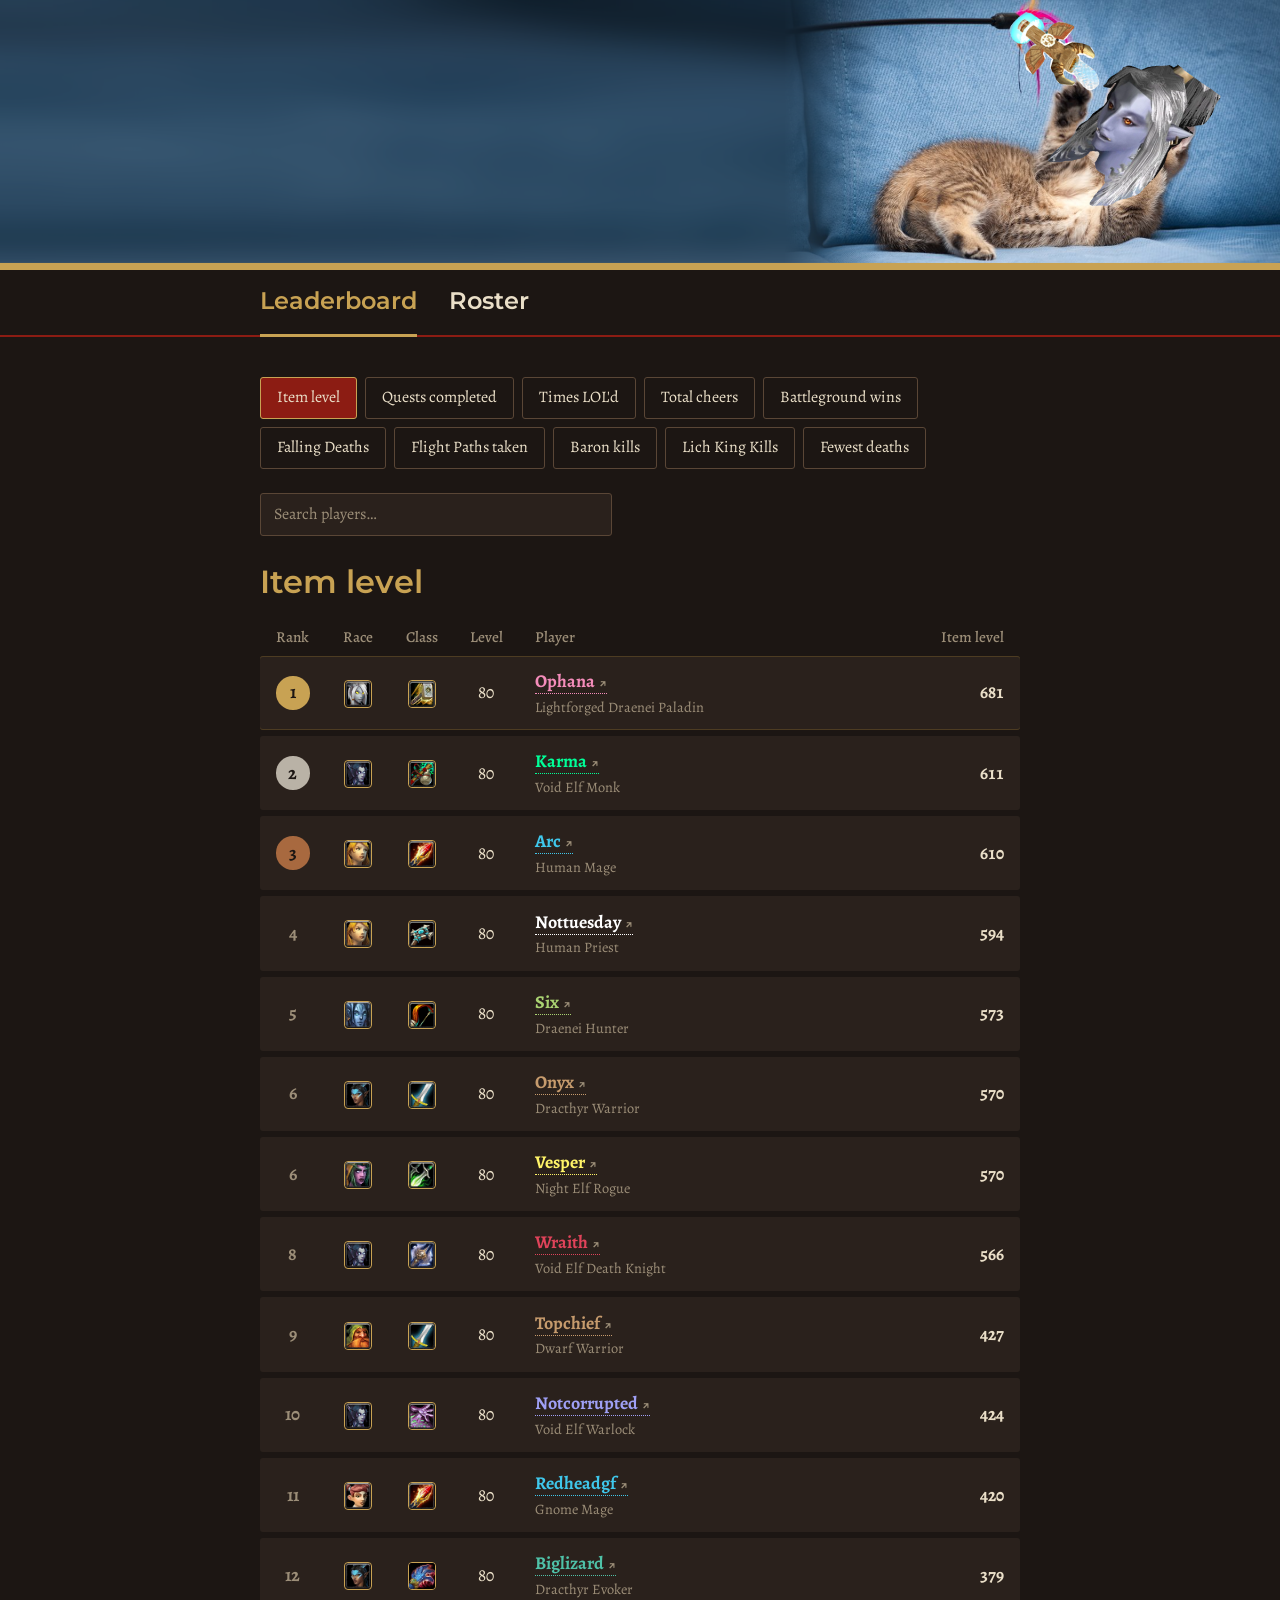
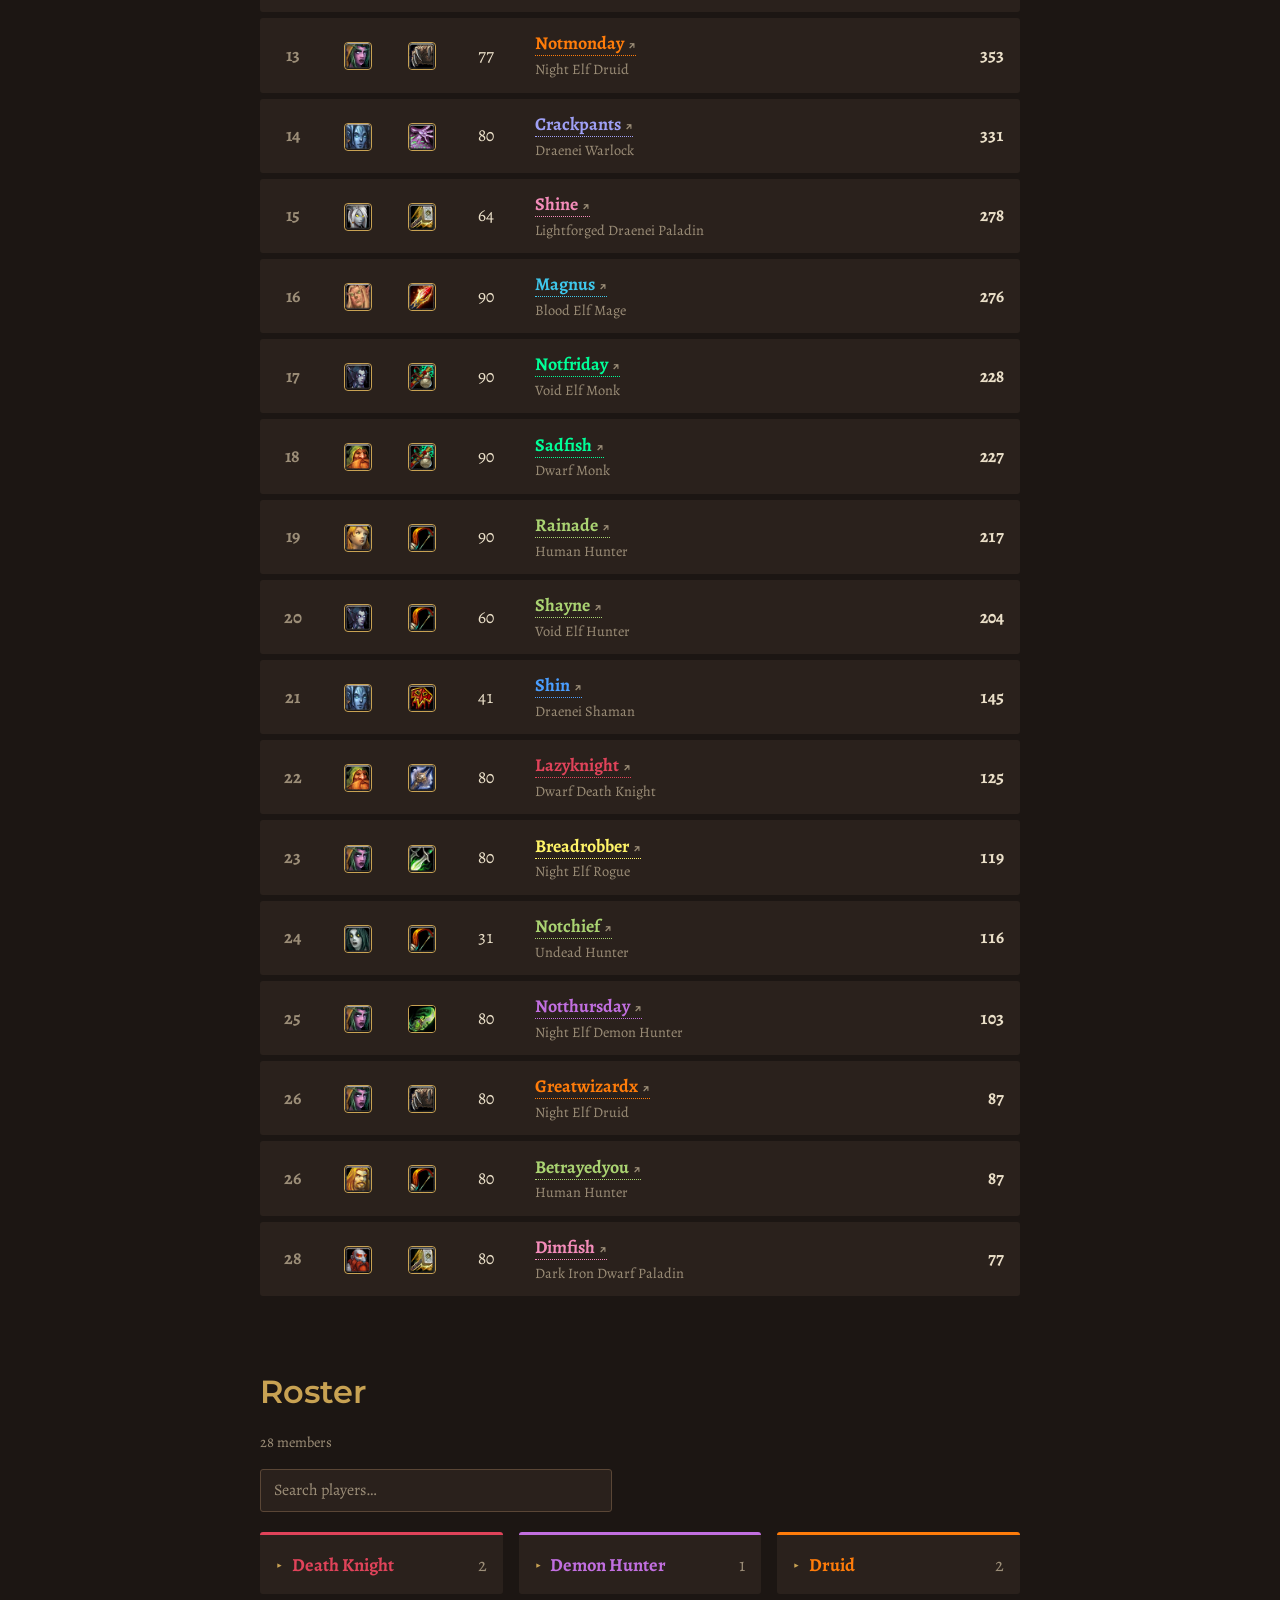
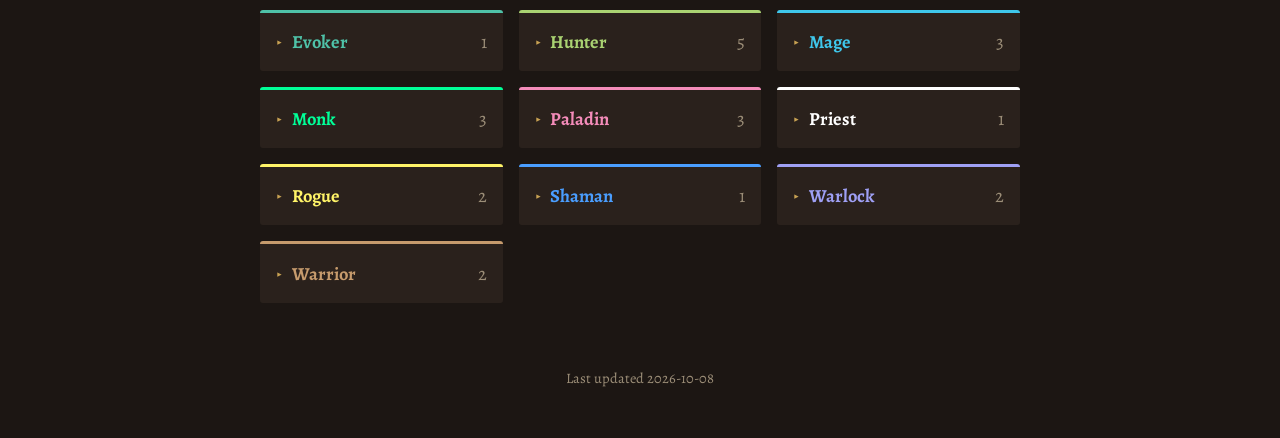
==== index.html @ 7eeb3569 "Update index.html" ====
<!DOCTYPE html>
<html lang="en">
<head>
<meta charset="UTF-8">
<meta name="viewport" content="width=device-width, initial-scale=1">
<title>Totem Huggers</title>
<meta name="robots" content="noindex">
<link rel="preconnect" href="https://fonts.googleapis.com">
<link rel="preconnect" href="https://fonts.gstatic.com" crossorigin>
<link href="https://fonts.googleapis.com/css2?family=Montserrat:ital,wght@0,100..900;1,100..900&family=Alegreya:wght@400;500;700&display=swap" rel="stylesheet">
<style>
  :root {
    --iron: #1c1613;        /* charred wood background */
    --iron-raised: #2a211c; /* table rows */
    --blood: #8c1c13;       /* Horde banner red */
    --blood-deep: #5e120c;
    --bronze: #c8a253;      /* trim and highlights */
    --bone: #eadfc8;        /* main text */
    --ash: #9c8e78;         /* secondary text */
    --display: "Montserrat", "Palatino Linotype", Georgia, serif;
    --body: "Alegreya", Georgia, "Times New Roman", serif;
  }
  * { box-sizing: border-box; }
  body {
    margin: 0;
    background: var(--iron);
    color: var(--bone);
    font-family: var(--body);
    font-size: 1.125rem;
    line-height: 1.6;
  }

  /* Banner image */
  .image-banner { width: 100%; margin: 0; }
  .image-banner h1 { margin: 0; }
  .image-banner img {
    display: block;
    width: 100%;
    height: auto;
    border-bottom: 3px solid var(--bronze);
  }

  /* Menu bar: stays at the top of the screen while scrolling */
  .menu {
    position: sticky;
    top: 0;
    z-index: 10;
    background: var(--iron);
    border-bottom: 2px solid var(--blood);
  }
  .menu ul {
    list-style: none;
    margin: 0 auto;
    padding: 0;
    width: min(92%, 760px);
    display: flex;
    gap: 2rem;
  }
  .menu a {
    display: block;
    padding: 0.8rem 0;
    font-family: var(--display);
    font-weight: 600;
    font-size: 1.5rem;
    color: var(--bone);
    text-decoration: none;
    border-bottom: 3px solid transparent;
    margin-bottom: -2px;
  }
  .menu a:hover, .menu a.current { color: var(--bronze); border-bottom-color: var(--bronze); }
  a:focus-visible { outline: 3px solid var(--bronze); outline-offset: 2px; }

  section { scroll-margin-top: 4.5rem; margin-bottom: 4rem; }
  html { scroll-behavior: smooth; }
  @media (prefers-reduced-motion: reduce) { html { scroll-behavior: auto; } }

  /* Roster, grouped by class */
  .roster { display: grid; grid-template-columns: repeat(auto-fill, minmax(220px, 1fr)); gap: 1rem; align-items: start; }
  .class-group { background: var(--iron-raised); border-top: 3px solid; border-radius: 3px; }
  .class-group h3 { margin: 0; font-size: 1.15rem; }

  /* The clickable class header with the arrow */
  .class-toggle {
    width: 100%;
    display: flex;
    align-items: center;
    gap: 0.6rem;
    padding: 0.9rem 1rem;
    background: none;
    border: none;
    font: inherit;
    font-weight: 700;
    color: inherit;
    text-align: left;
    cursor: pointer;
  }
  .class-toggle .count { margin-left: auto; color: var(--ash); font-weight: 400; }
  .class-toggle .arrow {
    color: var(--bronze);
    font-size: 0.8em;
    transition: transform 0.2s ease;
  }
  .class-toggle[aria-expanded="true"] .arrow { transform: rotate(90deg); }
  @media (prefers-reduced-motion: reduce) { .class-toggle .arrow { transition: none; } }

  .class-group ul { list-style: none; margin: 0; padding: 0 1rem 1rem; }
  .class-group li { display: flex; justify-content: space-between; gap: 0.5rem; padding: 0.2rem 0; font-size: 1rem; }
  .class-group li span { color: var(--ash); white-space: nowrap; }
  .class-group li a { font-weight: 700; text-decoration: none; border-bottom: 1px dotted currentColor; }
  .class-group li a:hover { border-bottom-style: solid; }

  main { width: min(92%, 760px); margin: 2.5rem auto 4rem; }

  .notice {
    border: 1px solid #4a3a2c;
    border-left: 4px solid var(--bronze);
    padding: 0.75rem 1rem;
    margin-bottom: 2rem;
    color: var(--ash);
    font-size: 1rem;
  }
  .notice strong { color: var(--bone); }

  /* Search boxes */
  .search {
    width: 100%;
    max-width: 22rem;
    font: inherit;
    font-size: 1rem;
    padding: 0.5rem 0.8rem;
    margin-bottom: 1.25rem;
    background: var(--iron-raised);
    color: var(--bone);
    border: 1px solid #5a4636;
    border-radius: 3px;
  }
  .search::placeholder { color: var(--ash); }
  .search:hover { border-color: var(--bronze); }
  .search:focus-visible { outline: 3px solid var(--bronze); outline-offset: 2px; }
  .no-match { color: var(--ash); font-size: 1rem; }

  /* Category switcher */
  .tabs { display: flex; flex-wrap: wrap; gap: 0.5rem; margin-bottom: 1.5rem; }
  .tabs button {
    font: inherit;
    font-size: 1rem;
    padding: 0.45rem 1rem;
    background: transparent;
    color: var(--bone);
    border: 1px solid #5a4636;
    border-radius: 3px;
    cursor: pointer;
  }
  .tabs button:hover { border-color: var(--bronze); }
  .tabs button[aria-pressed="true"] {
    background: var(--blood);
    border-color: var(--bronze);
  }
  button:focus-visible { outline: 3px solid var(--bronze); outline-offset: 2px; }

  h2 {
    font-family: var(--display);
    font-weight: 600;
    font-size: 2rem;
    margin: 0 0 0.75rem;
    color: var(--bronze);
  }

  .table-wrap { overflow-x: auto; }
  table { width: 100%; border-collapse: separate; border-spacing: 0 6px; }
  th {
    text-align: left;
    font-weight: 500;
    color: var(--ash);
    font-size: 0.95rem;
    padding: 0 1rem;
  }
  td { background: var(--iron-raised); padding: 0.7rem 1rem; }
  td:first-child { border-radius: 3px 0 0 3px; width: 4rem; }
  .class-col { width: 4rem; text-align: center; }
  .level-col { width: 3.5rem; text-align: center; font-variant-numeric: tabular-nums; }
  .class-icon {
    width: 28px;
    height: 28px;
    border-radius: 4px;
    border: 1px solid var(--bronze);
    vertical-align: middle;
  }
  td:last-child { border-radius: 0 3px 3px 0; text-align: right; font-weight: 700; font-variant-numeric: tabular-nums; }
  th:last-child { text-align: right; }

  .rank {
    display: inline-grid;
    place-items: center;
    width: 2.1rem; height: 2.1rem;
    font-weight: 700;
    color: var(--ash);
  }
  .top .rank { border-radius: 50%; color: var(--iron); }
  .r1 .rank { background: var(--bronze); }
  .r2 .rank { background: #b9b2a6; }
  .r3 .rank { background: #a8693f; }
  .r1 td { box-shadow: inset 0 1px 0 #4d3c22, inset 0 -1px 0 #4d3c22; }

  .player-cell { display: flex; align-items: center; gap: 0.65rem; }
  .avatar {
    width: 40px; height: 40px;
    border-radius: 4px;
    border: 1px solid #5a4636;
    flex-shrink: 0;
  }
  .player { font-weight: 700; }
  a.player { color: inherit; text-decoration: none; border-bottom: 1px dotted currentColor; }
  a.player:hover { border-bottom-style: solid; }
  .ext { font-size: 0.8em; color: var(--ash); margin-left: 0.3rem; }
  .meta { display: block; font-size: 0.9rem; color: var(--ash); font-weight: 400; }

  footer { text-align: center; color: var(--ash); font-size: 0.9rem; padding-bottom: 3rem; }

  @media (max-width: 520px) {
    td, th { padding-left: 0.6rem; padding-right: 0.6rem; }
    .menu ul { gap: 1.25rem; }
  }
</style>
</head>
<body>
  <header class="image-banner">
    <h1><img src="images/banner.png" alt="Totem Huggers"></h1>
  </header>

  <nav class="menu" aria-label="Main menu">
    <ul>
      <li><a href="#leaderboard">Leaderboard</a></li>
      <li><a href="#roster">Roster</a></li>
    </ul>
  </nav>

  <main>
    <div class="notice" id="notice" hidden>
      <strong>Sample data.</strong> These are made-up players so we can test the page. Real guild stats arrive after WoW: Forever launches on November 4.
    </div>

    <section id="leaderboard">
    <div class="tabs" id="tabs" role="group" aria-label="Choose a leaderboard"></div>
    <input type="search" id="board-search" class="search" placeholder="Search players…" aria-label="Search leaderboard players by name">
    <h2 id="board-title">Loading…</h2>
    <div class="table-wrap">
      <table>
        <thead><tr><th>Rank</th><th class="class-col">Race</th><th class="class-col">Class</th><th class="level-col">Level</th><th>Player</th><th id="value-heading"></th></tr></thead>
        <tbody id="rows"></tbody>
        <tfoot id="rows-no-match" hidden><tr><td colspan="6" class="no-match">No players match that name.</td></tr></tfoot>
      </table>
    </div>
    </section>

    <section id="roster">
      <h2>Roster</h2>
      <p id="roster-count" class="meta"></p>
      <input type="search" id="roster-search" class="search" placeholder="Search players…" aria-label="Search roster players by name">
      <p class="no-match" id="roster-no-match" hidden>No players match that name.</p>
      <div class="roster" id="roster-list"></div>
    </section>
  </main>

  <footer id="updated"></footer>

<script>
  const CLASS_COLORS = {
    Warrior: "#c69b6d", Paladin: "#f48cba", Hunter: "#aad372", Rogue: "#fff468",
    Priest: "#ffffff", Shaman: "#4a9eff", Mage: "#3fc7eb", Warlock: "#9fa0f5", Druid: "#ff7c0a",
    "Death Knight": "#e0435a", "Demon Hunter": "#c26fe0", Monk: "#00ff98", Evoker: "#4fc2a8"
  };

  // Class icons in images/class_icons. Classes not listed here show no icon.
  // File names must match exactly, capital letters included.
  const ICON_FOLDER = "images/class_icons/";
  const CLASS_ICONS = {
    Warrior: "warrior.png", Paladin: "paladin.png", Hunter: "hunter.png",
    Rogue: "rogue.png", Priest: "priest.png", Shaman: "shaman.png",
    Mage: "mage.png", Warlock: "warlock.png", Druid: "druid.png",
    Monk: "monk.png", "Death Knight": "deathknight.png",
    "Demon Hunter": "demonhunter.png", Evoker: "evoker.png"
  };

  // Race icons in images/race_icons, named like "orc-male.png" or "nightelf-female.png":
  // race in lowercase with spaces, apostrophes and hyphens removed, then -male or -female.
  const RACE_FOLDER = "images/race_icons/";
  // Races whose file name isn't just the race name with spaces removed
  const RACE_FILE_NAMES = {
    "Mag'har Orc": "maghar",
    "Lightforged Draenei": "lightforged",
    "Dark Iron Dwarf": "darkiron",
    "Highmountain Tauren": "highmountain",
    "Zandalari Troll": "zandalaritroll",
    "Kul Tiran": "kultiranhuman",
    "Earthen": "earthen",
  };
  function raceIcon(p) {
    if (!p.race || !p.gender) return "";
    const base = RACE_FILE_NAMES[p.race] || p.race.toLowerCase().replace(/['\s-]/g, "");
    const file = `${base}-${p.gender.toLowerCase()}.png`;
    // If an icon file is missing, hide it instead of showing a broken image
    return `<img class="class-icon" src="${RACE_FOLDER}${file}" alt="${p.race}" onerror="this.remove()">`;
  }

  // Each character's page on Blizzard's Armory site
  const ARMORY_REGION = "us";       // "eu" for EU realms
  const ARMORY_LOCALE = "en-us";    // "en-gb" for EU

  function armoryLink(p, span, className = "player") {
    if (!p.realm) { span.textContent = p.name; return span; }
    const a = document.createElement("a");
    a.className = className;
    a.href = `https://worldofwarcraft.blizzard.com/${ARMORY_LOCALE}/character/${ARMORY_REGION}/${p.realm}/${encodeURIComponent(p.name.toLowerCase())}`;
    a.target = "_blank";
    a.rel = "noopener";
    a.textContent = p.name;
    const icon = document.createElement("span");
    icon.className = "ext";
    icon.setAttribute("aria-hidden", "true");
    icon.textContent = "↗";
    a.appendChild(icon);
    span.replaceWith(a);
    return a;
  }

  // Blizzard's rendered character portrait, if there is one
  function avatarImg(p) {
    if (!p.avatar) return "";
    return `<img class="avatar" src="${p.avatar}" alt="" loading="lazy" onerror="this.remove()">`;
  }

  let data;
  let currentCategory = null;

  function showBoard(category) {
    currentCategory = category;
    document.querySelectorAll("#tabs button").forEach(b => {
      b.setAttribute("aria-pressed", b.dataset.key === category.key ? "true" : "false");
    });
    document.getElementById("board-title").textContent = category.label;
    document.getElementById("value-heading").textContent = category.column || category.label;

    // Leave out anyone Blizzard had no number for in this category
    const sorted = data.players.filter(p => typeof p.stats[category.key] === "number").sort((a, b) =>
      category.order === "asc"
        ? a.stats[category.key] - b.stats[category.key]
        : b.stats[category.key] - a.stats[category.key]
    );

    const rows = document.getElementById("rows");
    rows.innerHTML = "";
    const search = document.getElementById("board-search").value.trim().toLowerCase();
    let shown = 0;
    let rank = 0, lastValue = null;
    sorted.forEach((p, i) => {
      const value = p.stats[category.key];
      if (value !== lastValue) { rank = i + 1; lastValue = value; } // tied players share a rank
      // Ranks are worked out before filtering, so a searched player keeps their real rank
      if (search && !p.name.toLowerCase().includes(search)) return;
      shown++;
      const tr = document.createElement("tr");
      if (rank <= 3) tr.className = "top r" + rank;
      tr.innerHTML = `
        <td><span class="rank">${rank}</span></td>
        <td class="class-col">${raceIcon(p)}</td>
        <td class="class-col">${CLASS_ICONS[p.class] ? `<img class="class-icon" src="${ICON_FOLDER}${CLASS_ICONS[p.class]}" alt="${p.class}">` : ""}</td>
        <td class="level-col">${p.stats.level ?? ""}</td>
        <td><div class="player-cell">${avatarImg(p)}<span><span class="player"></span><span class="meta"></span></span></div></td>
        <td>${value.toLocaleString()}</td>`;
      const name = armoryLink(p, tr.querySelector(".player"));
      name.style.color = CLASS_COLORS[p.class] || "inherit";
      tr.querySelector(".meta").textContent = `${p.race} ${p.class}`;
      rows.appendChild(tr);
    });
    document.getElementById("rows-no-match").hidden = shown > 0;
  }

  function showRoster() {
    const search = document.getElementById("roster-search").value.trim().toLowerCase();
    const matches = search
      ? data.players.filter(p => p.name.toLowerCase().includes(search))
      : data.players;
    const byClass = {};
    matches.forEach(p => (byClass[p.class] ||= []).push(p));
    document.getElementById("roster-count").textContent = search
      ? `${matches.length} of ${data.players.length} members`
      : `${data.players.length} members`;
    document.getElementById("roster-no-match").hidden = matches.length > 0;
    const list = document.getElementById("roster-list");
    list.innerHTML = "";
    Object.keys(byClass).sort().forEach(cls => {
      const members = byClass[cls].sort((a, b) => b.stats.level - a.stats.level);
      const box = document.createElement("div");
      box.className = "class-group";
      box.style.borderTopColor = CLASS_COLORS[cls] || "var(--bronze)";
      const listId = "roster-" + cls.replace(/\s+/g, "-").toLowerCase();
      const startOpen = search.length > 0;
      box.innerHTML = `
        <h3><button class="class-toggle" aria-expanded="${startOpen}" aria-controls="${listId}">
          <span class="arrow" aria-hidden="true">▶</span>
          <span class="name"></span>
          <span class="count"></span>
        </button></h3>
        <ul id="${listId}" ${startOpen ? "" : "hidden"}></ul>`;
      const toggle = box.querySelector(".class-toggle");
      toggle.style.color = CLASS_COLORS[cls] || "inherit";
      toggle.querySelector(".name").textContent = cls;
      toggle.querySelector(".count").textContent = members.length;
      // Click the header to open or close the list of names
      toggle.addEventListener("click", () => {
        const open = toggle.getAttribute("aria-expanded") === "true";
        toggle.setAttribute("aria-expanded", String(!open));
        box.querySelector("ul").hidden = open;
      });
      members.forEach(p => {
        const li = document.createElement("li");
        const nameSpan = document.createElement("span");
        li.appendChild(nameSpan);
        armoryLink(p, nameSpan, "roster-name").style.color = CLASS_COLORS[p.class] || "inherit";
        const lvl = document.createElement("span");
        lvl.textContent = `Lv ${p.stats.level}`;
        li.appendChild(lvl);
        box.querySelector("ul").appendChild(li);
      });
      list.appendChild(box);
    });
  }

  // Underline the menu item for whichever section is on screen
  const menuLinks = document.querySelectorAll(".menu a");
  const observer = new IntersectionObserver(entries => {
    entries.forEach(e => {
      if (e.isIntersecting) {
        menuLinks.forEach(a => a.classList.toggle("current", a.hash === "#" + e.target.id));
      }
    });
  }, { rootMargin: "-40% 0px -55% 0px" });
  document.querySelectorAll("main section").forEach(s => observer.observe(s));

  fetch("players.json?v=" + Date.now(), { cache: "no-store" })
    .then(r => { if (!r.ok) throw new Error(r.status); return r.json(); })
    .then(json => {
      data = json;
      document.getElementById("notice").hidden = !data.sampleData;
      document.getElementById("updated").textContent = `Last updated ${data.updated}`;
      const tabs = document.getElementById("tabs");
      data.categories.forEach(cat => {
        const btn = document.createElement("button");
        btn.textContent = cat.label;
        btn.dataset.key = cat.key;
        btn.addEventListener("click", () => showBoard(cat));
        tabs.appendChild(btn);
      });
      showBoard(data.categories[0]);
      showRoster();
      document.getElementById("board-search").addEventListener("input", () => showBoard(currentCategory));
      document.getElementById("roster-search").addEventListener("input", showRoster);
    })
    .catch(() => {
      document.getElementById("board-title").textContent = "The leaderboard couldn't load";
      document.getElementById("rows").innerHTML =
        '<tr><td colspan="6">Check that players.json is in the same folder as index.html and that its name is spelled exactly the same.</td></tr>';
    });
</script>
</body>
</html>
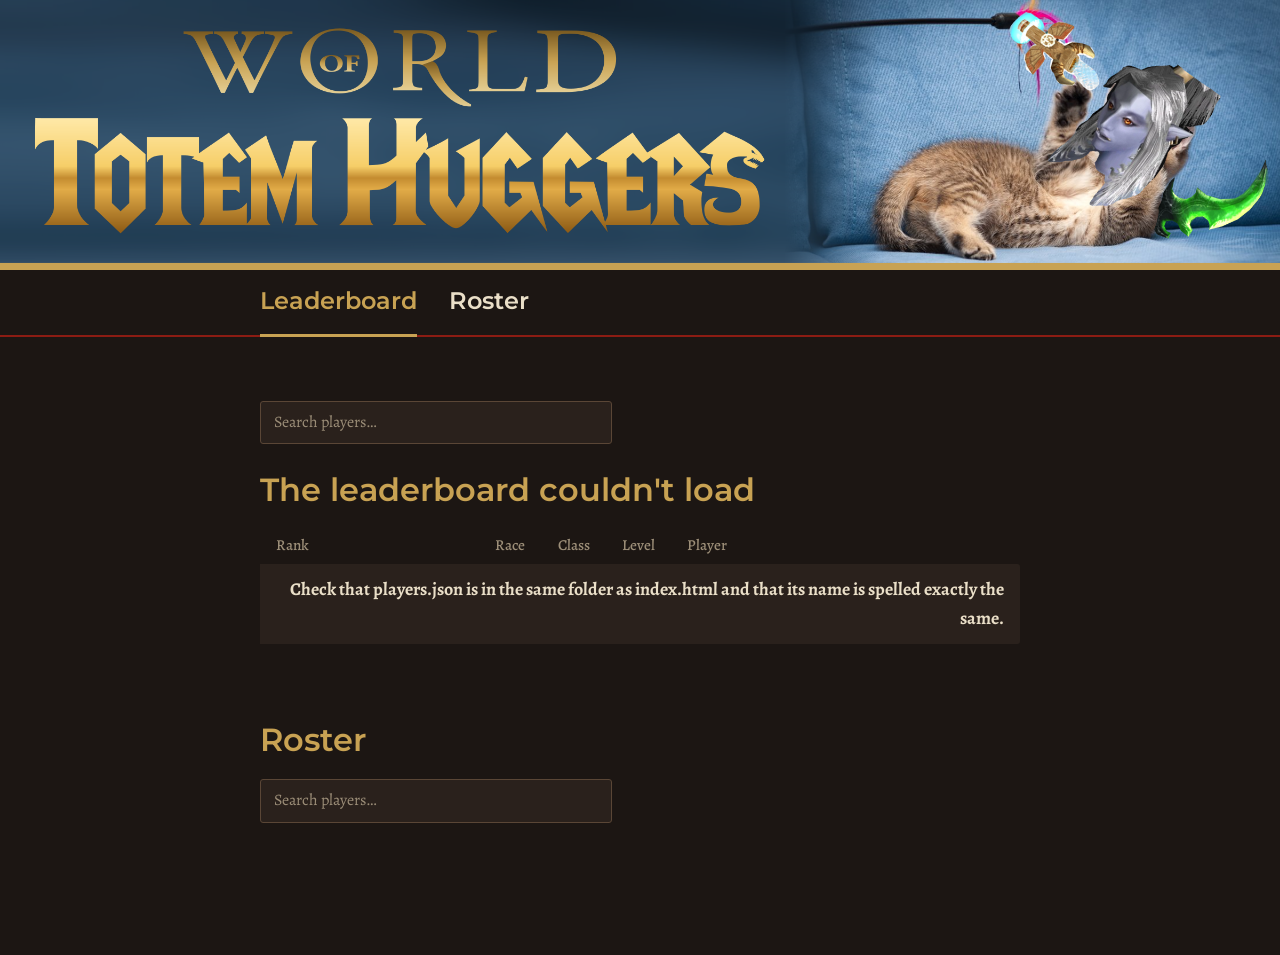
==== commit fa008292: "Update index.html" ====
--- a/index.html
+++ b/index.html
@@ -236,9 +236,6 @@
   </nav>
 
   <main>
-    <div class="notice" id="notice" hidden>
-      <strong>Sample data.</strong> These are made-up players so we can test the page. Real guild stats arrive after WoW: Forever launches on November 4.
-    </div>
 
     <section id="leaderboard">
     <div class="tabs" id="tabs" role="group" aria-label="Choose a leaderboard"></div>
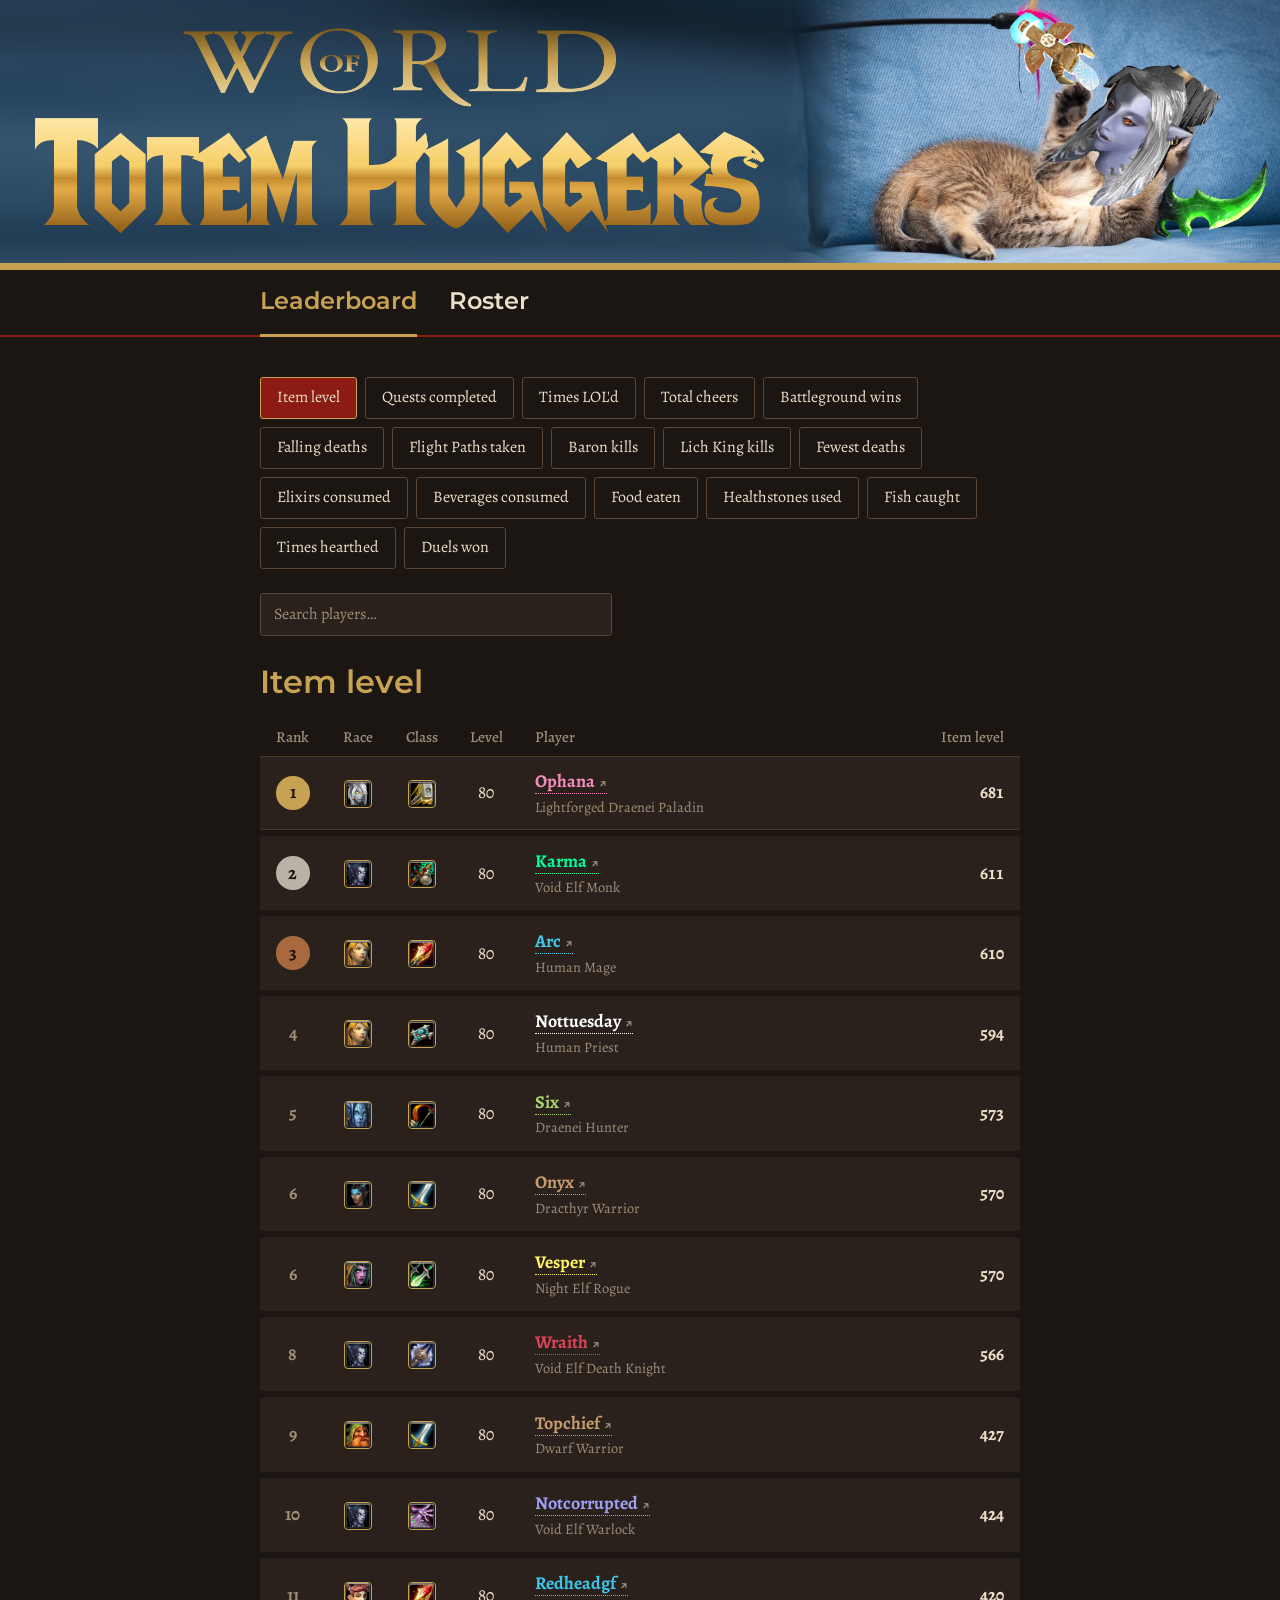
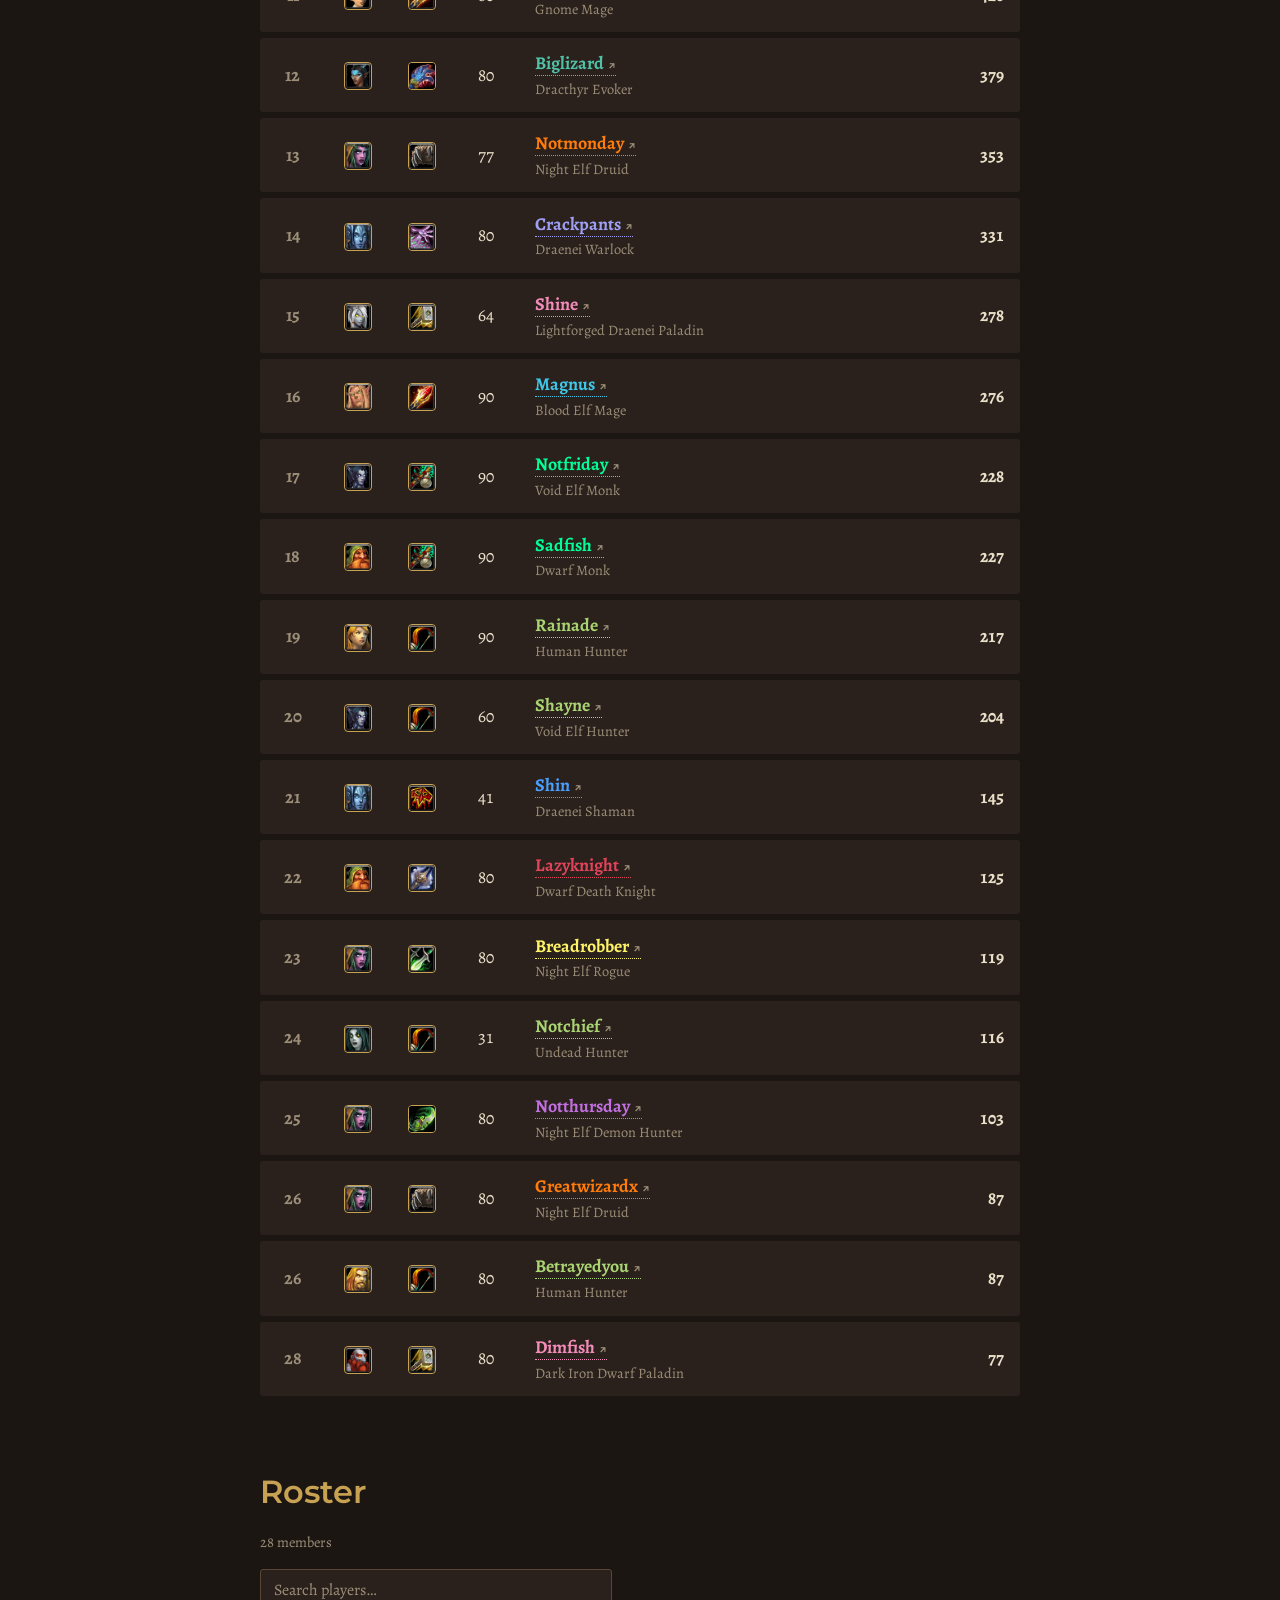
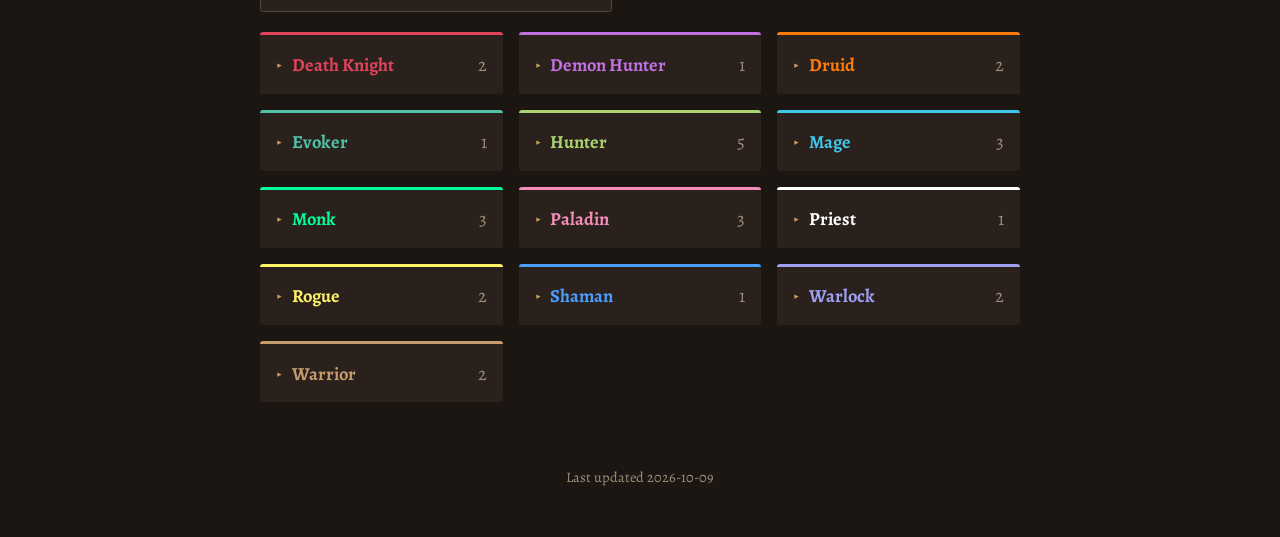
==== commit dc3a7da6: "Update index.html" ====
--- a/index.html
+++ b/index.html
@@ -236,7 +236,11 @@
   </nav>
 
   <main>
-
+    
+    <div class="notice" id="notice" hidden>
+      <strong>Sample data.</strong> These are made-up players so we can test the page. Real guild stats arrive after WoW: Forever launches on November 4.
+    </div>
+    
     <section id="leaderboard">
     <div class="tabs" id="tabs" role="group" aria-label="Choose a leaderboard"></div>
     <input type="search" id="board-search" class="search" placeholder="Search players…" aria-label="Search leaderboard players by name">
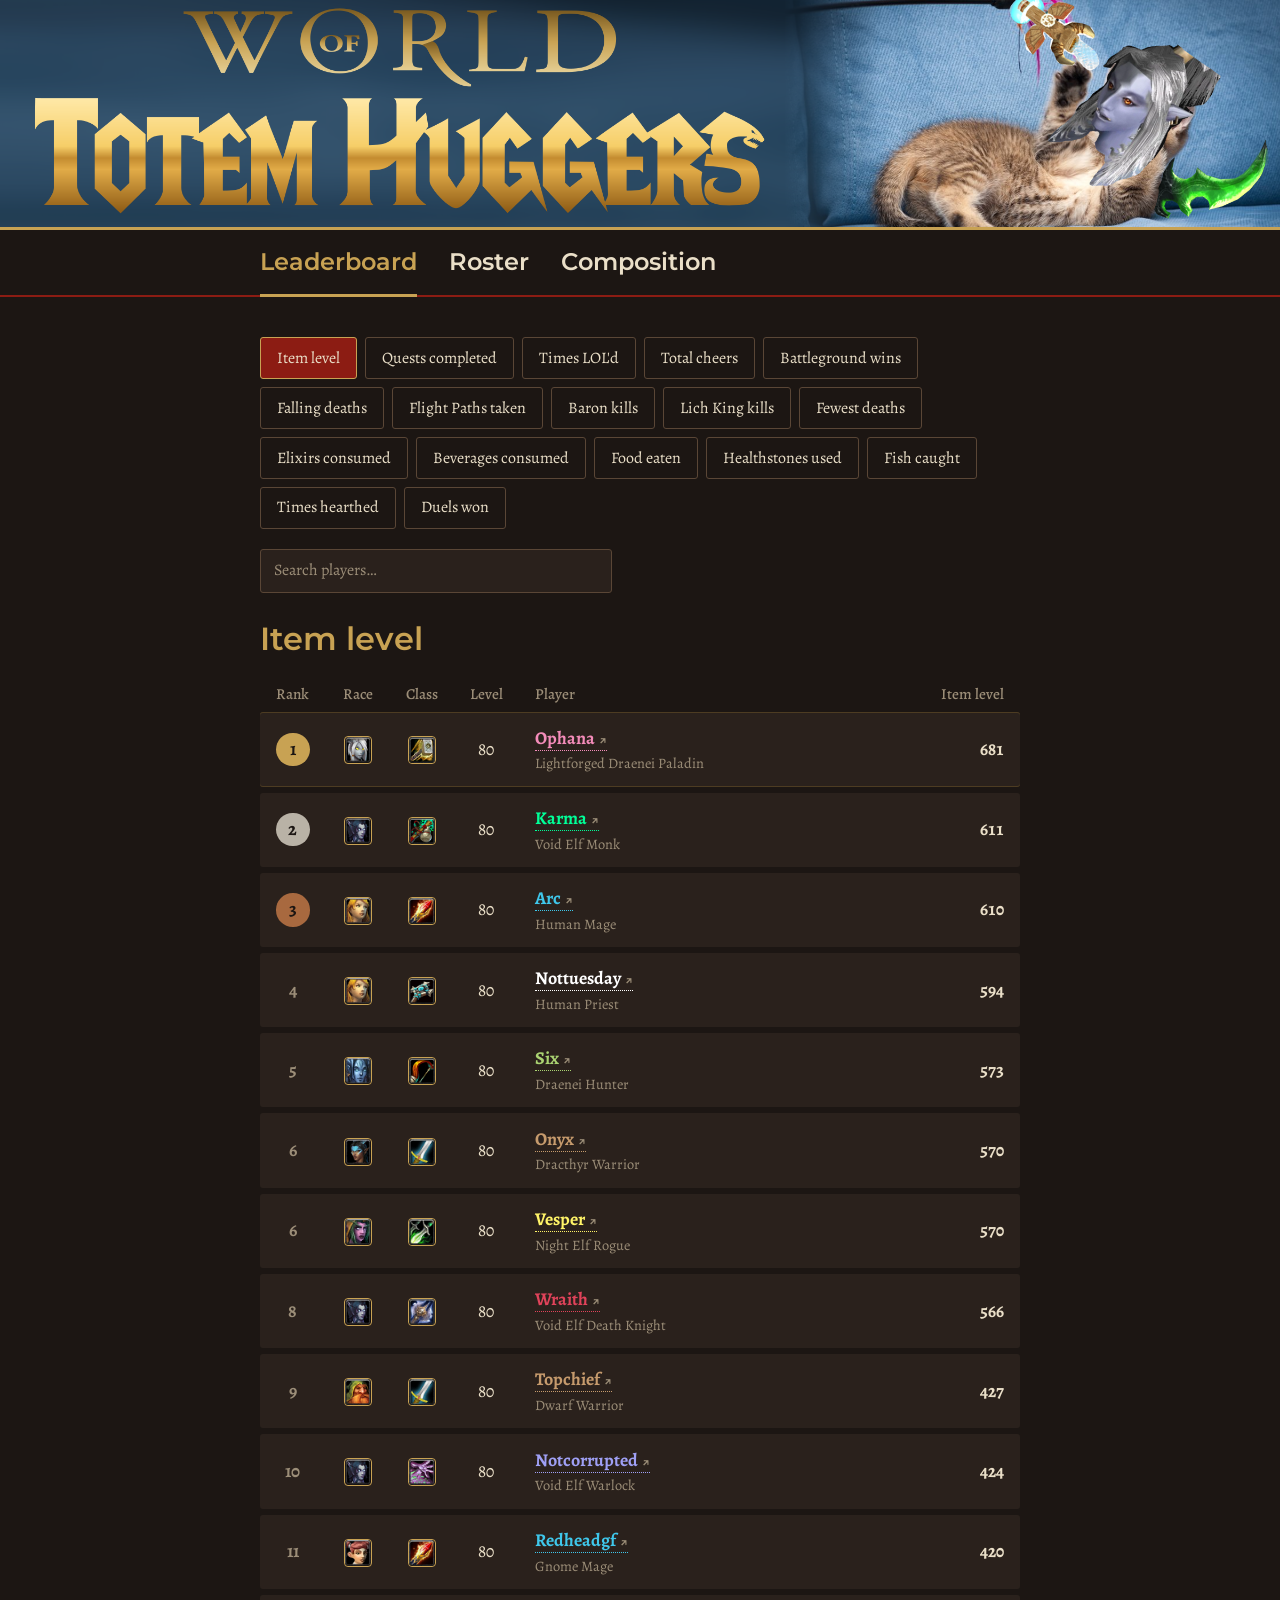
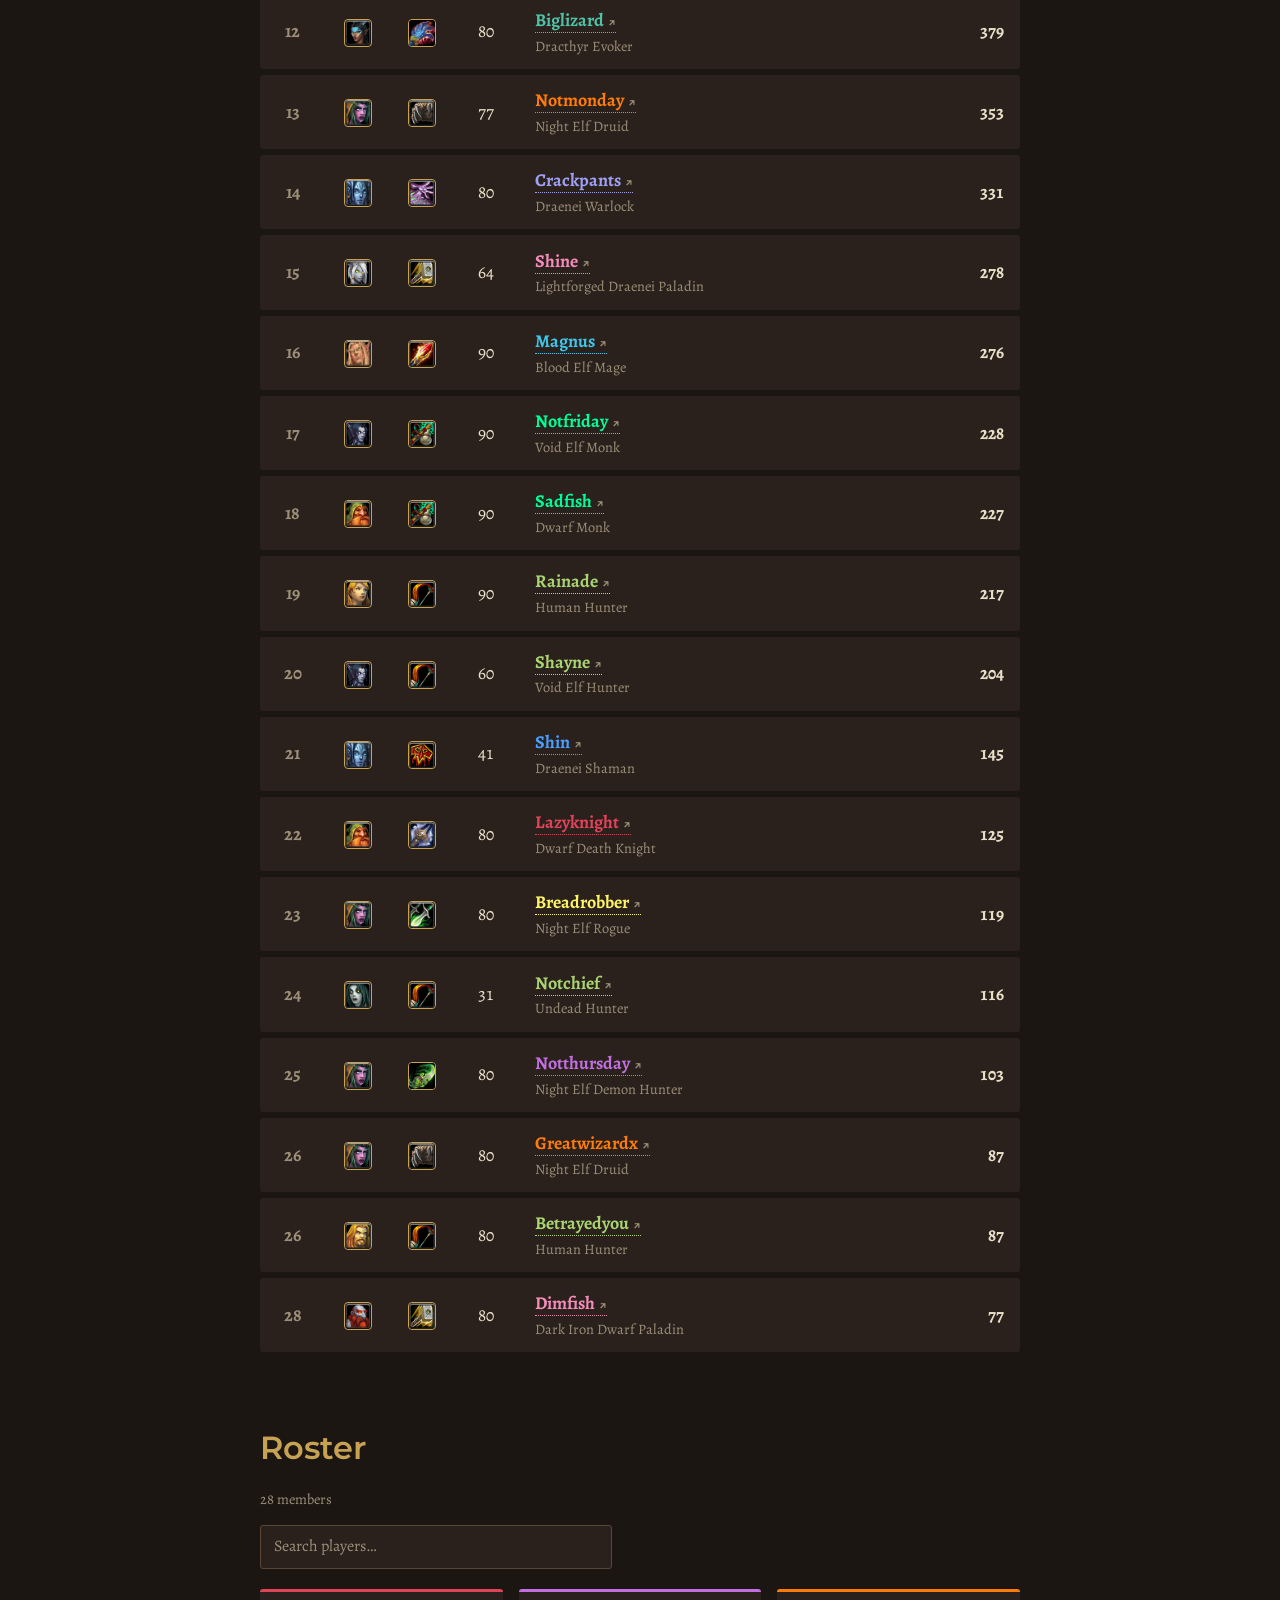
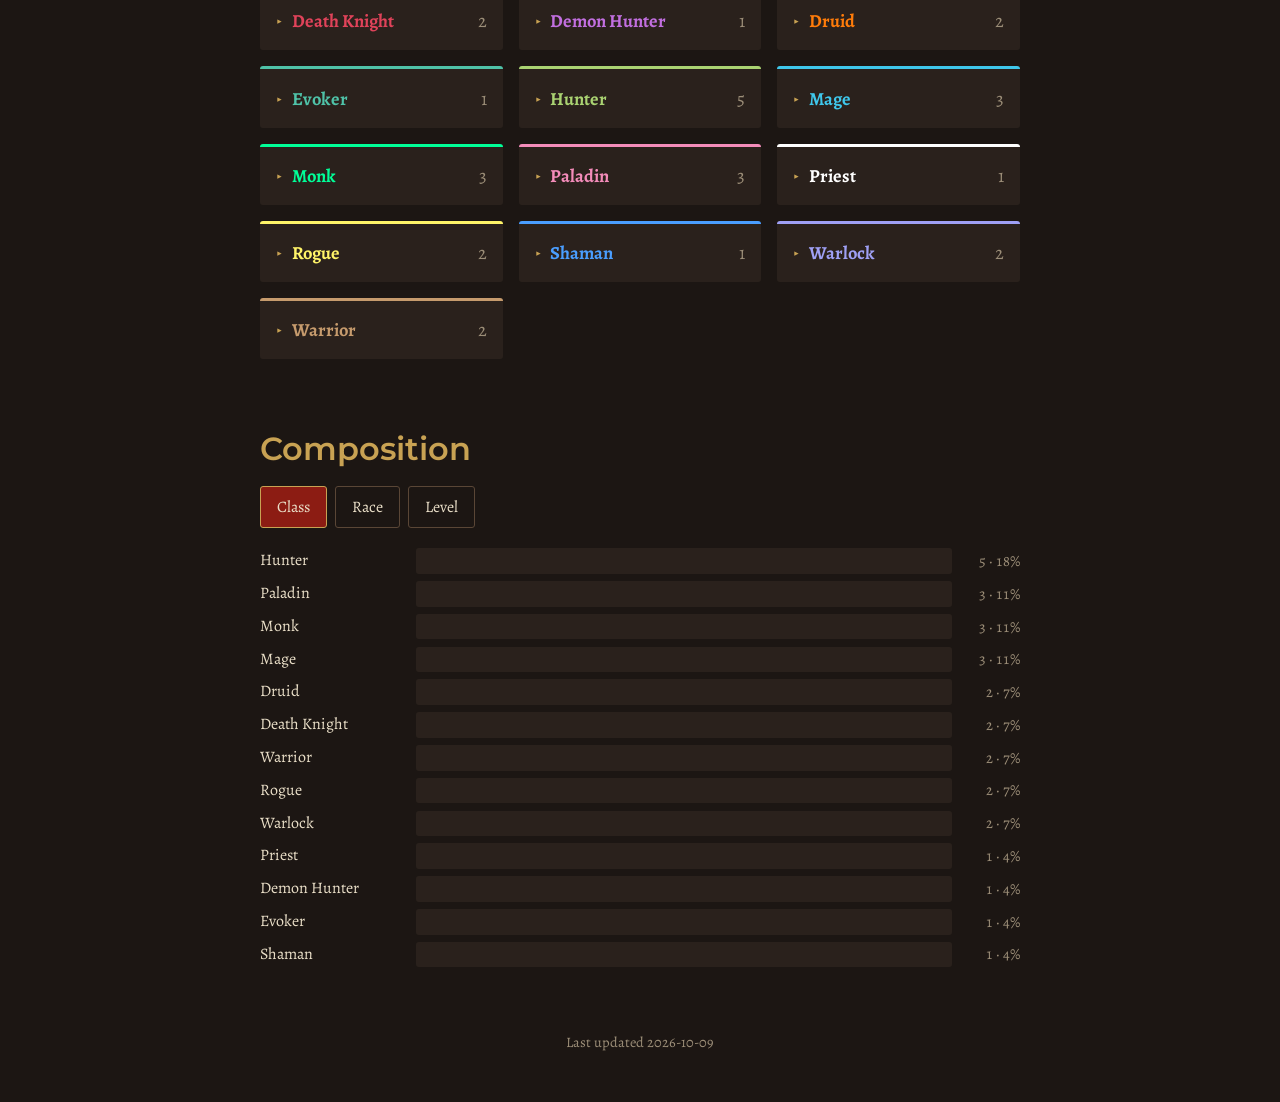
==== commit 30597bb4: "Update index.html" ====
--- a/index.html
+++ b/index.html
@@ -36,7 +36,9 @@
   .image-banner img {
     display: block;
     width: 100%;
-    height: auto;
+    height: clamp(120px, 18vw, 240px);
+    object-fit: cover;
+    object-position: center;
     border-bottom: 3px solid var(--bronze);
   }
 
@@ -140,7 +142,7 @@
   .no-match { color: var(--ash); font-size: 1rem; }
 
   /* Category switcher */
-  .tabs { display: flex; flex-wrap: wrap; gap: 0.5rem; margin-bottom: 1.5rem; }
+  .tabs { display: flex; flex-wrap: wrap; gap: 0.5rem; margin-bottom: 1.25rem; }
   .tabs button {
     font: inherit;
     font-size: 1rem;
@@ -215,6 +217,28 @@
   .ext { font-size: 0.8em; color: var(--ash); margin-left: 0.3rem; }
   .meta { display: block; font-size: 0.9rem; color: var(--ash); font-weight: 400; }
 
+  /* Composition bar charts */
+  .chart-tabs { display: flex; flex-wrap: wrap; gap: 0.5rem; margin-bottom: 1.25rem; }
+  .chart-tabs button {
+    font: inherit; font-size: 1rem;
+    padding: 0.45rem 1rem;
+    background: transparent; color: var(--bone);
+    border: 1px solid #5a4636; border-radius: 3px; cursor: pointer;
+  }
+  .chart-tabs button:hover { border-color: var(--bronze); }
+  .chart-tabs button[aria-pressed="true"] { background: var(--blood); border-color: var(--bronze); }
+
+  .bars { display: grid; gap: 0.45rem; }
+  .bar-row { display: grid; grid-template-columns: 9rem 1fr 3.5rem; align-items: center; gap: 0.75rem; }
+  .bar-label { font-size: 1rem; white-space: nowrap; overflow: hidden; text-overflow: ellipsis; }
+  .bar-track { background: var(--iron-raised); border-radius: 3px; height: 1.6rem; overflow: hidden; }
+  .bar-fill { height: 100%; border-radius: 3px 0 0 3px; min-width: 2px; }
+  .bar-value { font-size: 0.95rem; color: var(--ash); text-align: right; font-variant-numeric: tabular-nums; }
+  @media (max-width: 520px) {
+    .bar-row { grid-template-columns: 6.5rem 1fr 3rem; gap: 0.5rem; }
+    .bar-label { font-size: 0.9rem; }
+  }
+
   footer { text-align: center; color: var(--ash); font-size: 0.9rem; padding-bottom: 3rem; }
 
   @media (max-width: 520px) {
@@ -232,15 +256,15 @@
     <ul>
       <li><a href="#leaderboard">Leaderboard</a></li>
       <li><a href="#roster">Roster</a></li>
+      <li><a href="#composition">Composition</a></li>
     </ul>
   </nav>
 
   <main>
-    
     <div class="notice" id="notice" hidden>
       <strong>Sample data.</strong> These are made-up players so we can test the page. Real guild stats arrive after WoW: Forever launches on November 4.
     </div>
-    
+
     <section id="leaderboard">
     <div class="tabs" id="tabs" role="group" aria-label="Choose a leaderboard"></div>
     <input type="search" id="board-search" class="search" placeholder="Search players…" aria-label="Search leaderboard players by name">
@@ -260,6 +284,11 @@
       <input type="search" id="roster-search" class="search" placeholder="Search players…" aria-label="Search roster players by name">
       <p class="no-match" id="roster-no-match" hidden>No players match that name.</p>
       <div class="roster" id="roster-list"></div>
+    </section>
+    <section id="composition">
+      <h2>Composition</h2>
+      <div class="chart-tabs" id="chart-tabs" role="group" aria-label="Choose a breakdown"></div>
+      <div class="bars" id="bars"></div>
     </section>
   </main>
 
@@ -428,6 +457,53 @@
     });
   }
 
+  // ----- Composition bar charts -----
+  const BREAKDOWNS = [
+    { key: "class",  label: "Class",  value: p => p.class, color: v => CLASS_COLORS[v] || "var(--bronze)" },
+    { key: "race",   label: "Race",   value: p => p.race,  color: () => "var(--bronze)" },
+    { key: "level",  label: "Level",  value: p => levelBand(p.stats.level), color: () => "var(--blood)" },
+  ];
+
+  function levelBand(lv) {
+    if (typeof lv !== "number") return "Unknown";
+    if (lv >= 80) return "80+";
+    const low = Math.floor(lv / 10) * 10;
+    return `${low}-${low + 9}`;
+  }
+
+  function showChart(bd) {
+    document.querySelectorAll("#chart-tabs button").forEach(b => {
+      b.setAttribute("aria-pressed", b.dataset.key === bd.key ? "true" : "false");
+    });
+    const counts = {};
+    data.players.forEach(p => {
+      const v = bd.value(p) || "Unknown";
+      counts[v] = (counts[v] || 0) + 1;
+    });
+    // Levels read best in order; everything else by size
+    const entries = Object.entries(counts).sort((a, b) =>
+      bd.key === "level" ? a[0].localeCompare(b[0], undefined, { numeric: true }) : b[1] - a[1]
+    );
+    const most = Math.max(...entries.map(e => e[1]));
+    const total = data.players.length;
+    const bars = document.getElementById("bars");
+    bars.innerHTML = "";
+    entries.forEach(([name, count]) => {
+      const pct = Math.round((count / total) * 100);
+      const row = document.createElement("div");
+      row.className = "bar-row";
+      row.innerHTML = `
+        <span class="bar-label"></span>
+        <span class="bar-track"><span class="bar-fill"></span></span>
+        <span class="bar-value">${count} · ${pct}%</span>`;
+      row.querySelector(".bar-label").textContent = name;
+      const fill = row.querySelector(".bar-fill");
+      fill.style.width = (count / most * 100) + "%";
+      fill.style.background = bd.color(name);
+      bars.appendChild(row);
+    });
+  }
+
   // Underline the menu item for whichever section is on screen
   const menuLinks = document.querySelectorAll(".menu a");
   const observer = new IntersectionObserver(entries => {
@@ -455,6 +531,15 @@
       });
       showBoard(data.categories[0]);
       showRoster();
+      const chartTabs = document.getElementById("chart-tabs");
+      BREAKDOWNS.forEach(bd => {
+        const btn = document.createElement("button");
+        btn.textContent = bd.label;
+        btn.dataset.key = bd.key;
+        btn.addEventListener("click", () => showChart(bd));
+        chartTabs.appendChild(btn);
+      });
+      showChart(BREAKDOWNS[0]);
       document.getElementById("board-search").addEventListener("input", () => showBoard(currentCategory));
       document.getElementById("roster-search").addEventListener("input", showRoster);
     })
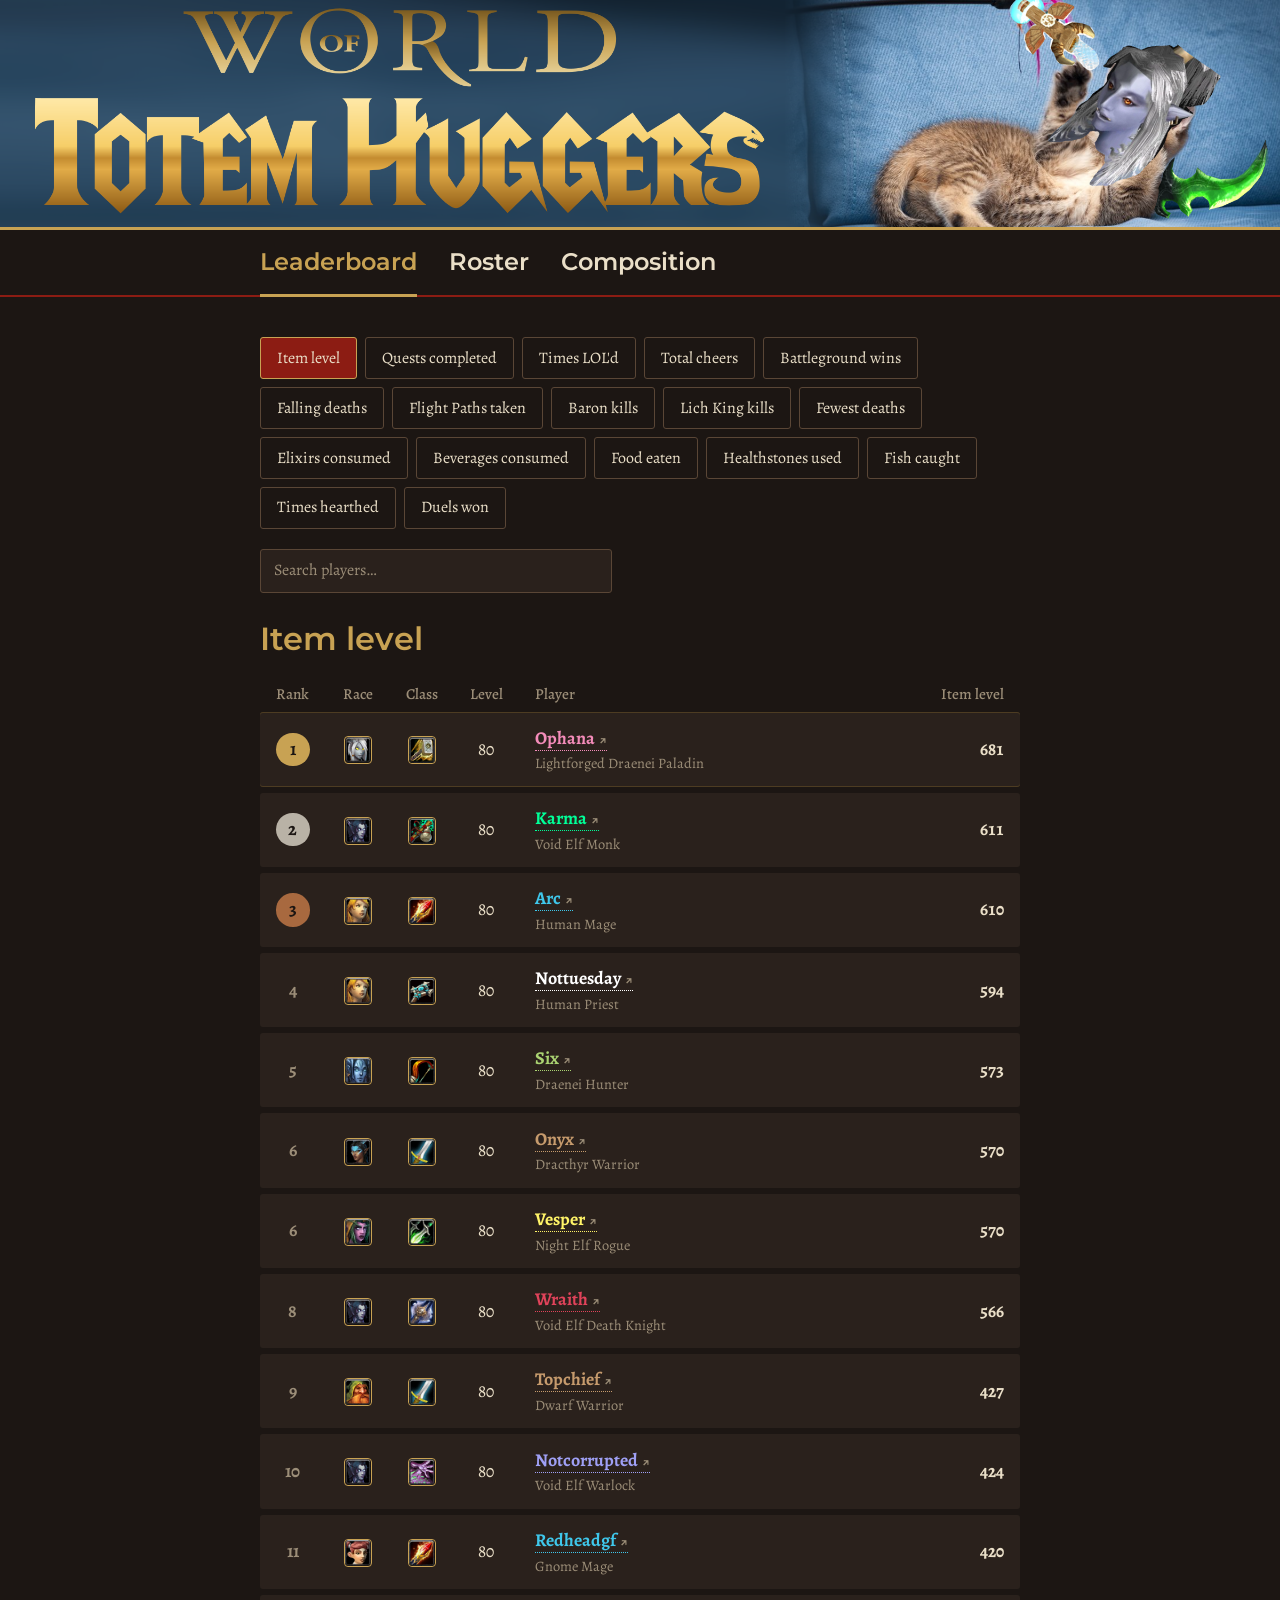
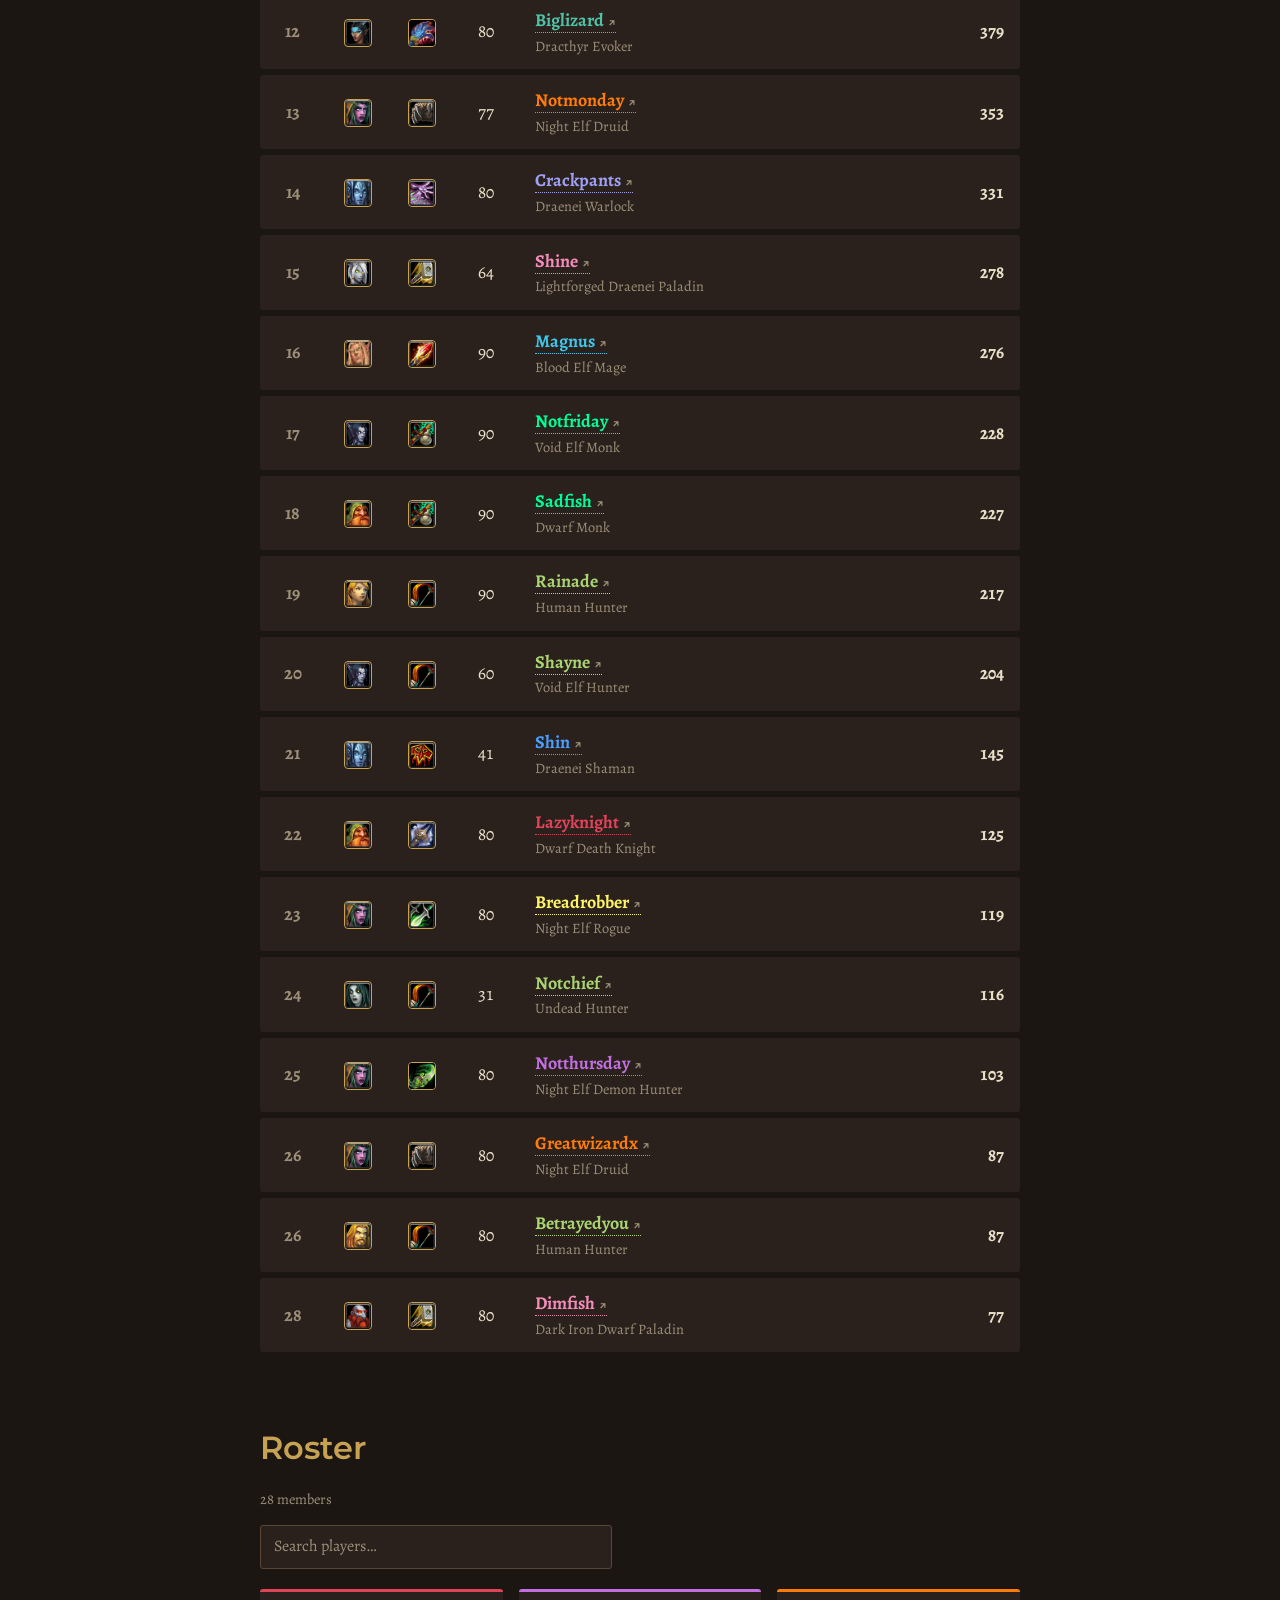
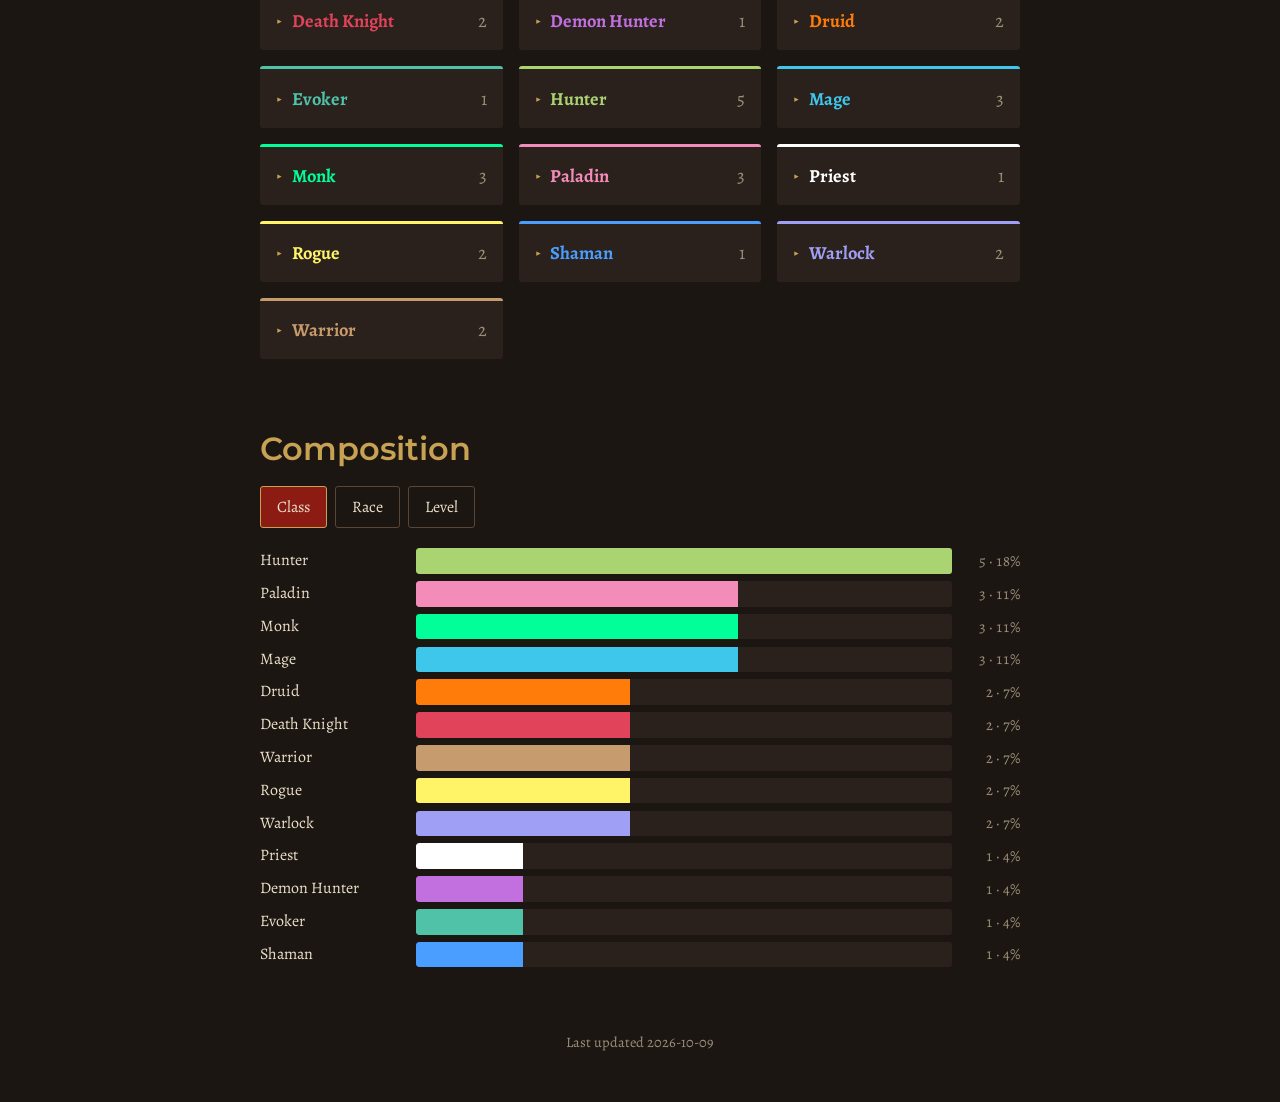
==== commit fd43c4e0: "Update index.html" ====
--- a/index.html
+++ b/index.html
@@ -232,7 +232,7 @@
   .bar-row { display: grid; grid-template-columns: 9rem 1fr 3.5rem; align-items: center; gap: 0.75rem; }
   .bar-label { font-size: 1rem; white-space: nowrap; overflow: hidden; text-overflow: ellipsis; }
   .bar-track { background: var(--iron-raised); border-radius: 3px; height: 1.6rem; overflow: hidden; }
-  .bar-fill { height: 100%; border-radius: 3px 0 0 3px; min-width: 2px; }
+  .bar-fill { display: block; height: 100%; border-radius: 3px 0 0 3px; min-width: 2px; }
   .bar-value { font-size: 0.95rem; color: var(--ash); text-align: right; font-variant-numeric: tabular-nums; }
   @media (max-width: 520px) {
     .bar-row { grid-template-columns: 6.5rem 1fr 3rem; gap: 0.5rem; }
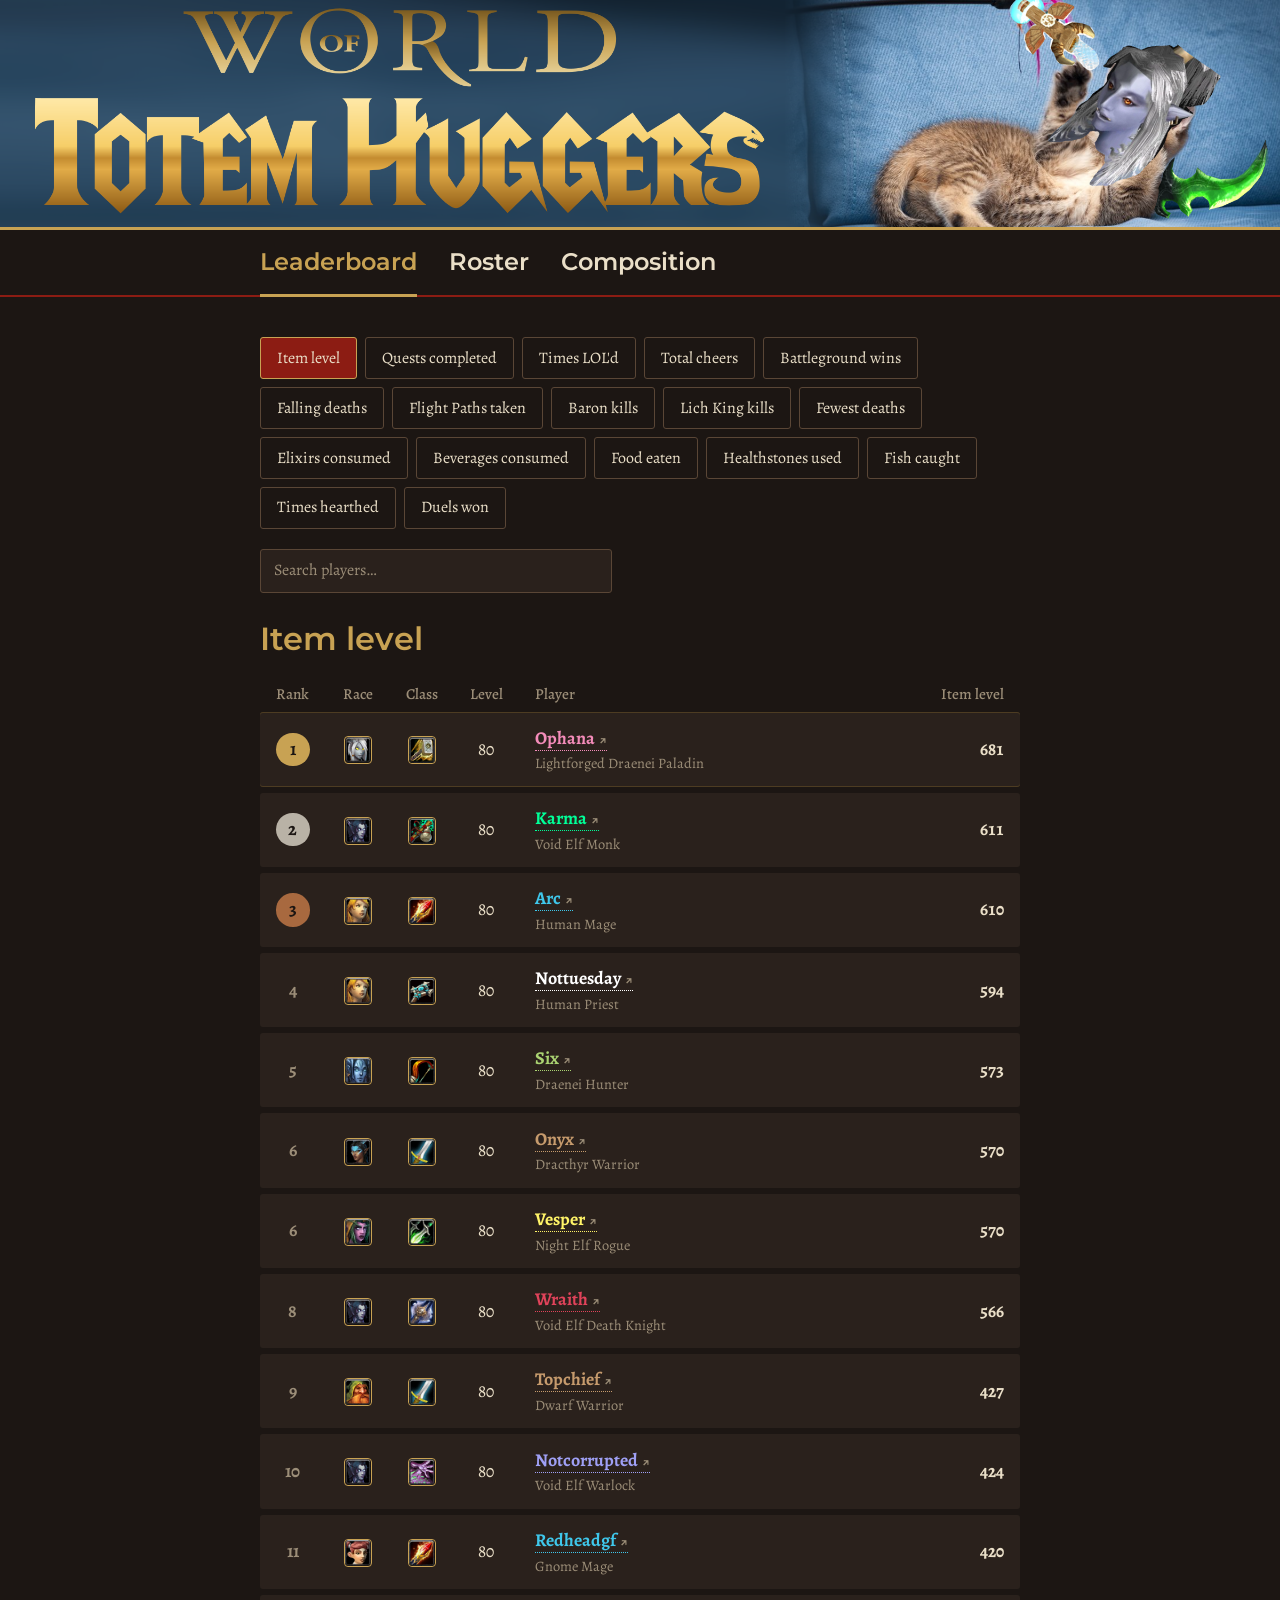
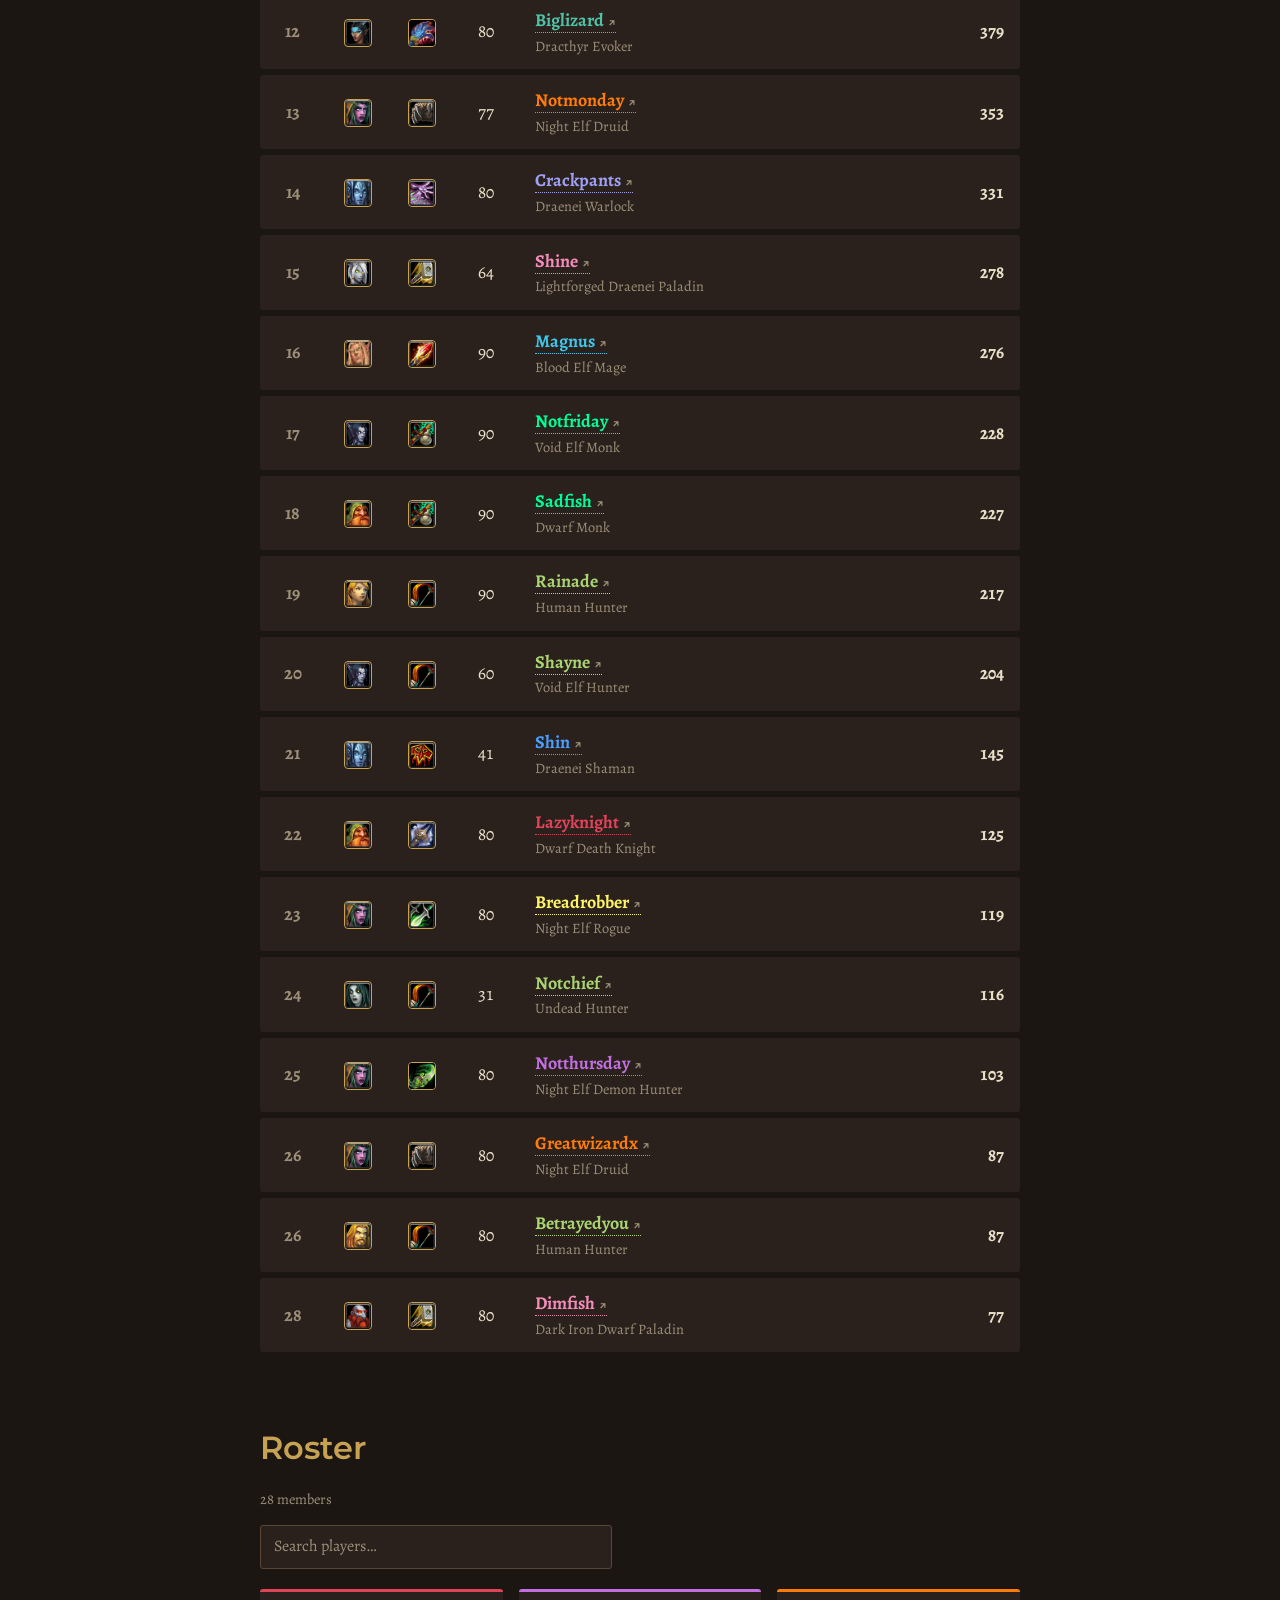
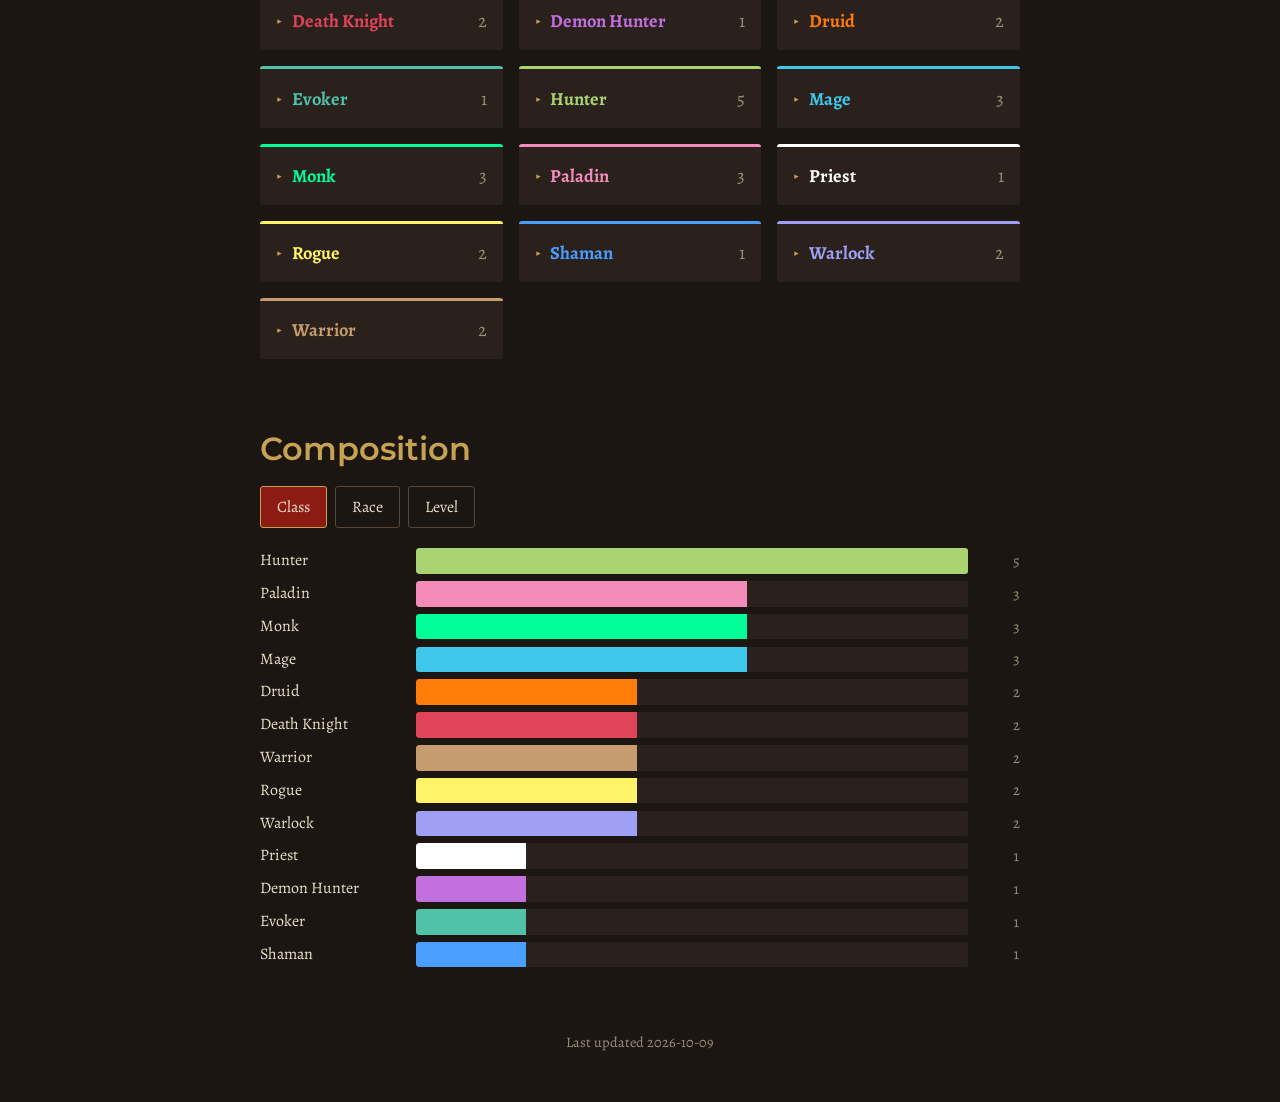
==== commit 9b4e02e5: "Update index.html" ====
--- a/index.html
+++ b/index.html
@@ -229,13 +229,13 @@
   .chart-tabs button[aria-pressed="true"] { background: var(--blood); border-color: var(--bronze); }
 
   .bars { display: grid; gap: 0.45rem; }
-  .bar-row { display: grid; grid-template-columns: 9rem 1fr 3.5rem; align-items: center; gap: 0.75rem; }
+  .bar-row { display: grid; grid-template-columns: 9rem 1fr 2.5rem; align-items: center; gap: 0.75rem; }
   .bar-label { font-size: 1rem; white-space: nowrap; overflow: hidden; text-overflow: ellipsis; }
   .bar-track { background: var(--iron-raised); border-radius: 3px; height: 1.6rem; overflow: hidden; }
   .bar-fill { display: block; height: 100%; border-radius: 3px 0 0 3px; min-width: 2px; }
   .bar-value { font-size: 0.95rem; color: var(--ash); text-align: right; font-variant-numeric: tabular-nums; }
   @media (max-width: 520px) {
-    .bar-row { grid-template-columns: 6.5rem 1fr 3rem; gap: 0.5rem; }
+    .bar-row { grid-template-columns: 6.5rem 1fr 2rem; gap: 0.5rem; }
     .bar-label { font-size: 0.9rem; }
   }
 
@@ -485,17 +485,15 @@
       bd.key === "level" ? a[0].localeCompare(b[0], undefined, { numeric: true }) : b[1] - a[1]
     );
     const most = Math.max(...entries.map(e => e[1]));
-    const total = data.players.length;
     const bars = document.getElementById("bars");
     bars.innerHTML = "";
     entries.forEach(([name, count]) => {
-      const pct = Math.round((count / total) * 100);
       const row = document.createElement("div");
       row.className = "bar-row";
       row.innerHTML = `
         <span class="bar-label"></span>
         <span class="bar-track"><span class="bar-fill"></span></span>
-        <span class="bar-value">${count} · ${pct}%</span>`;
+        <span class="bar-value">${count}</span>`;
       row.querySelector(".bar-label").textContent = name;
       const fill = row.querySelector(".bar-fill");
       fill.style.width = (count / most * 100) + "%";
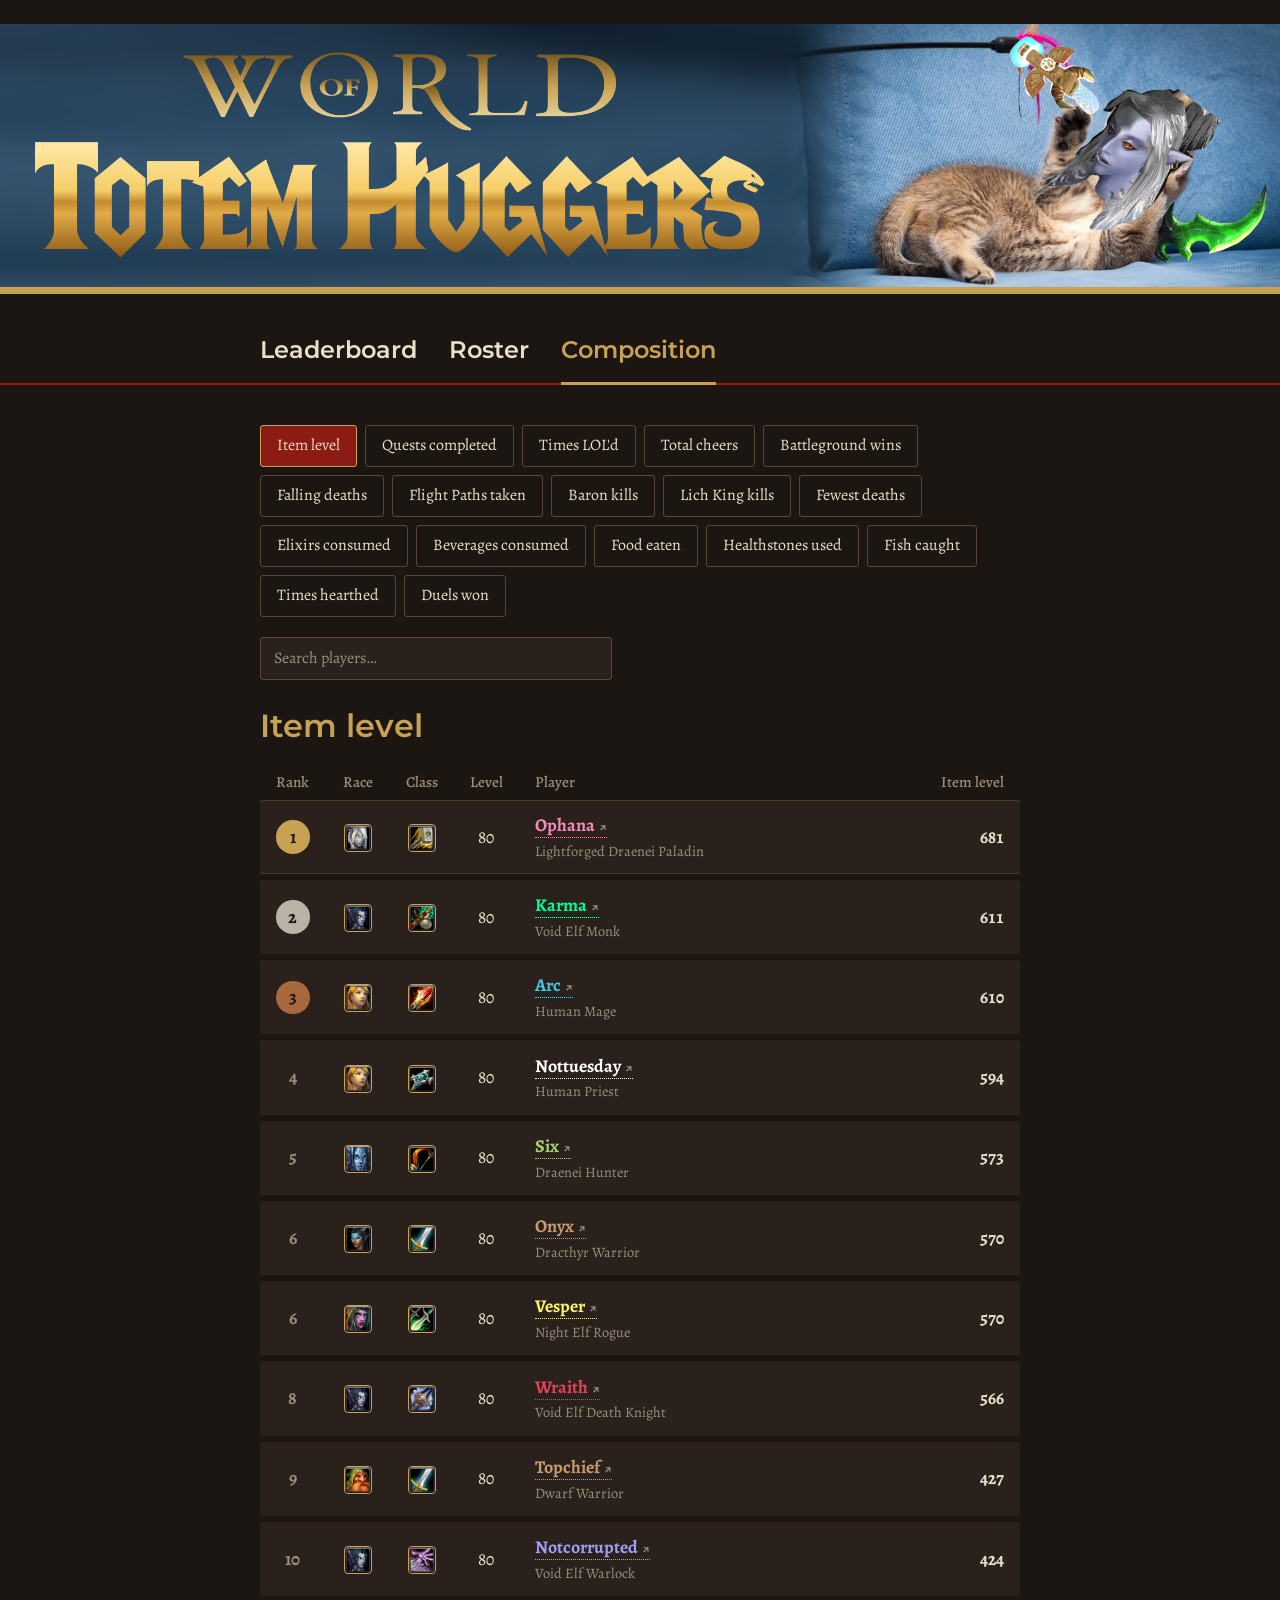
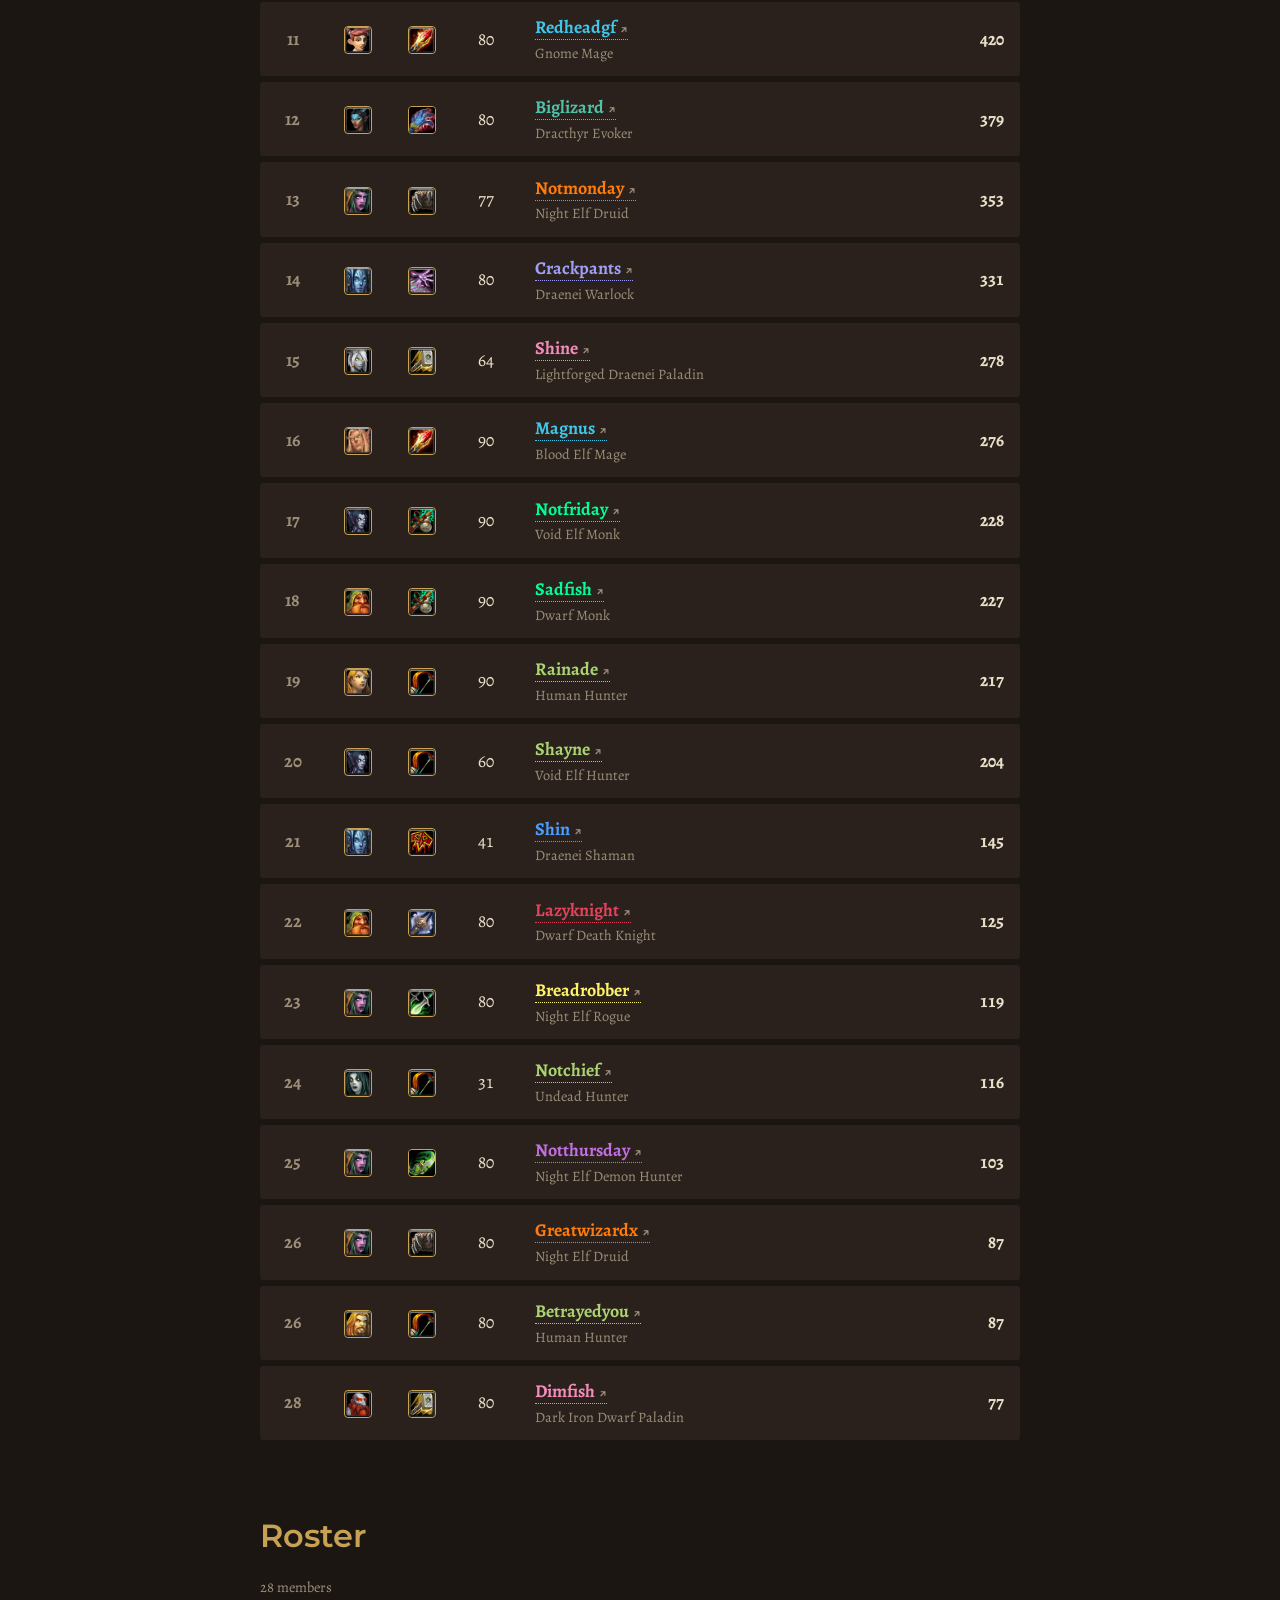
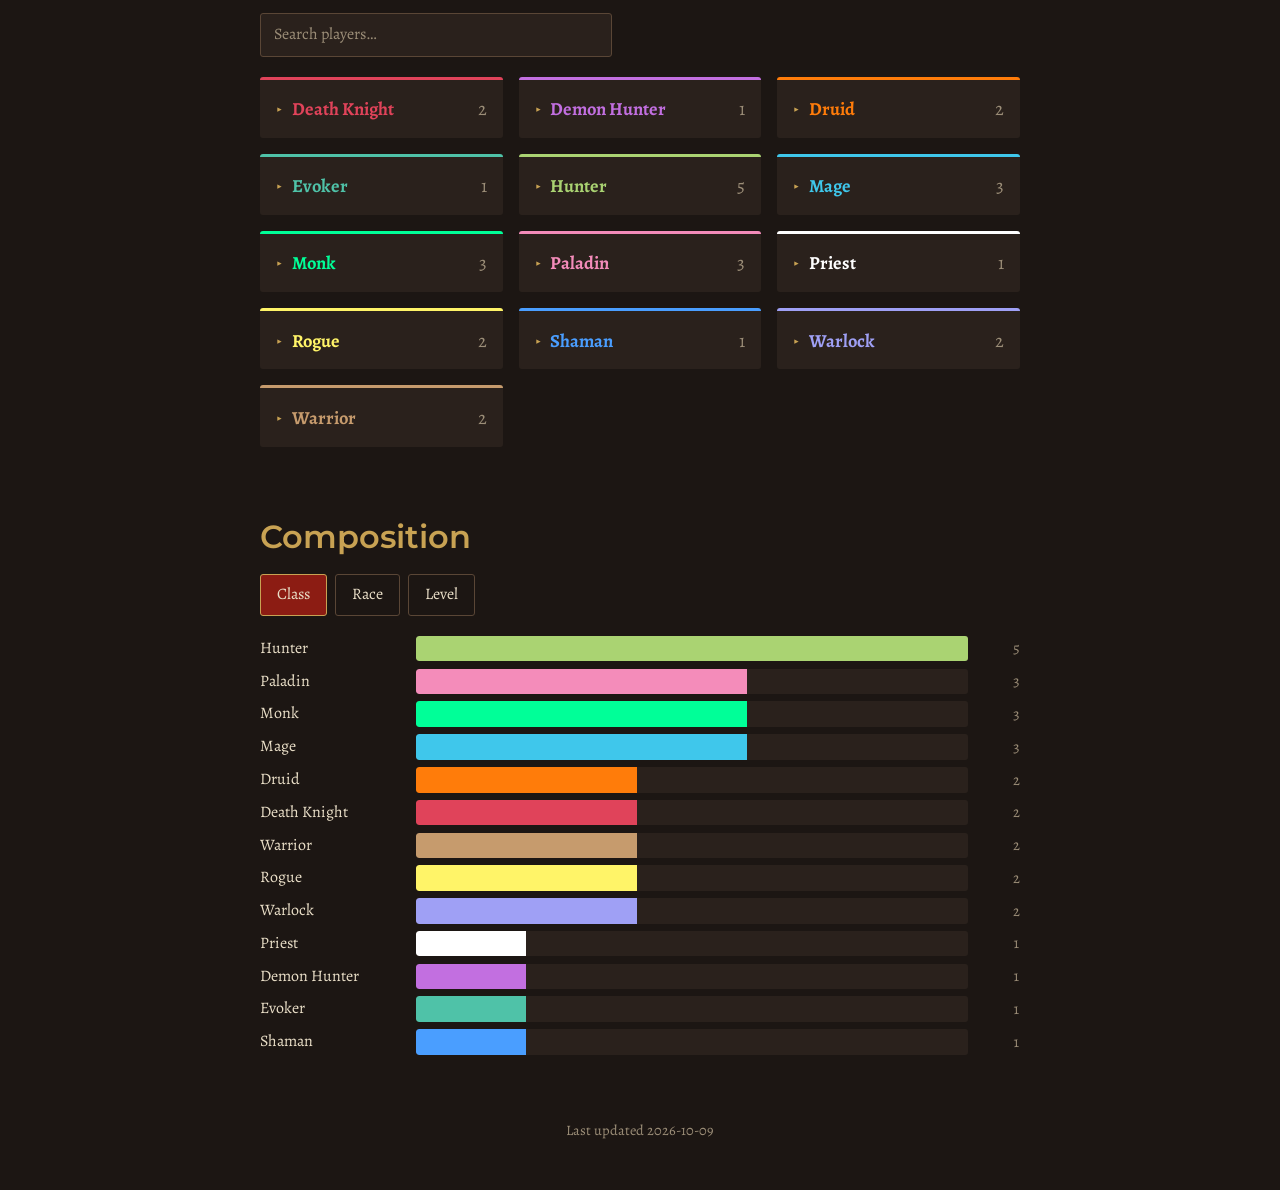
==== commit 0f4fd21a: "Update index.html" ====
--- a/index.html
+++ b/index.html
@@ -31,14 +31,10 @@
   }
 
   /* Banner image */
-  .image-banner { width: 100%; margin: 0; }
-  .image-banner h1 { margin: 0; }
   .image-banner img {
     display: block;
     width: 100%;
-    height: clamp(120px, 18vw, 240px);
-    object-fit: cover;
-    object-position: center;
+    height: auto;
     border-bottom: 3px solid var(--bronze);
   }
 
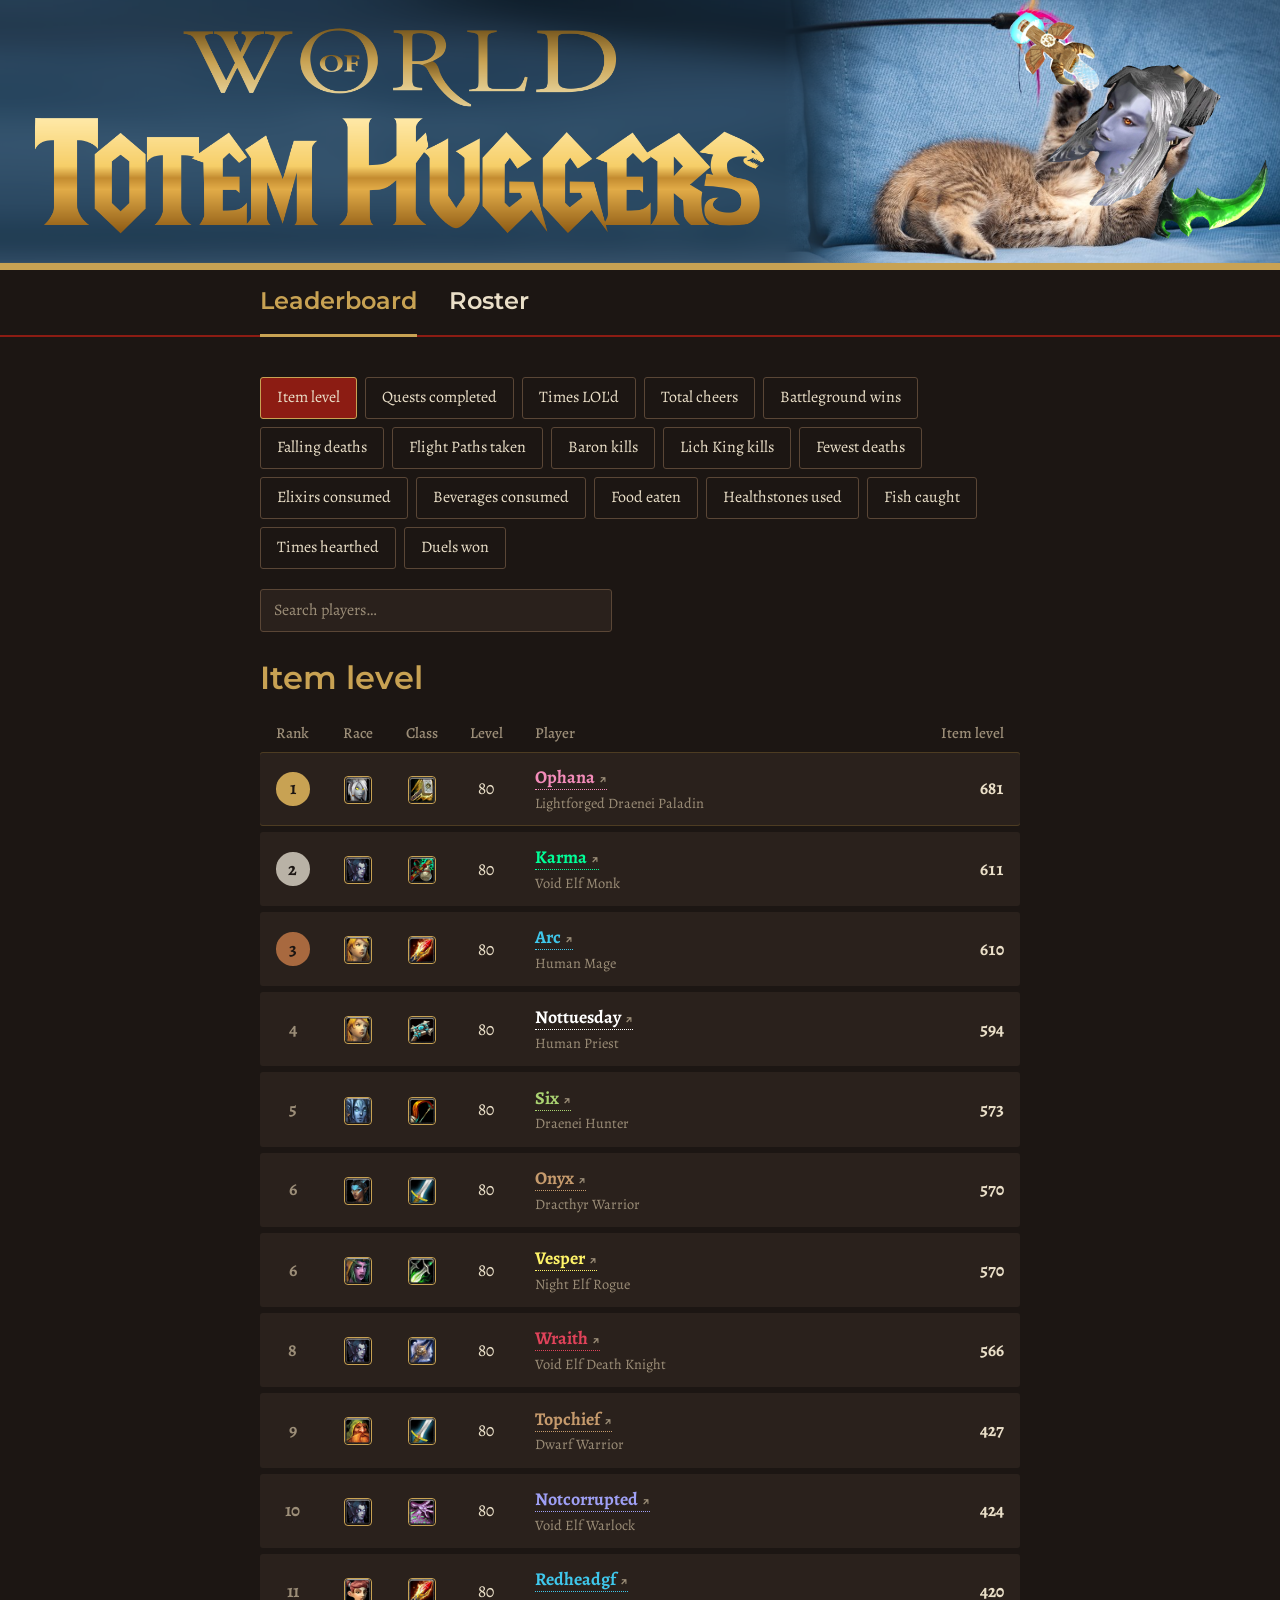
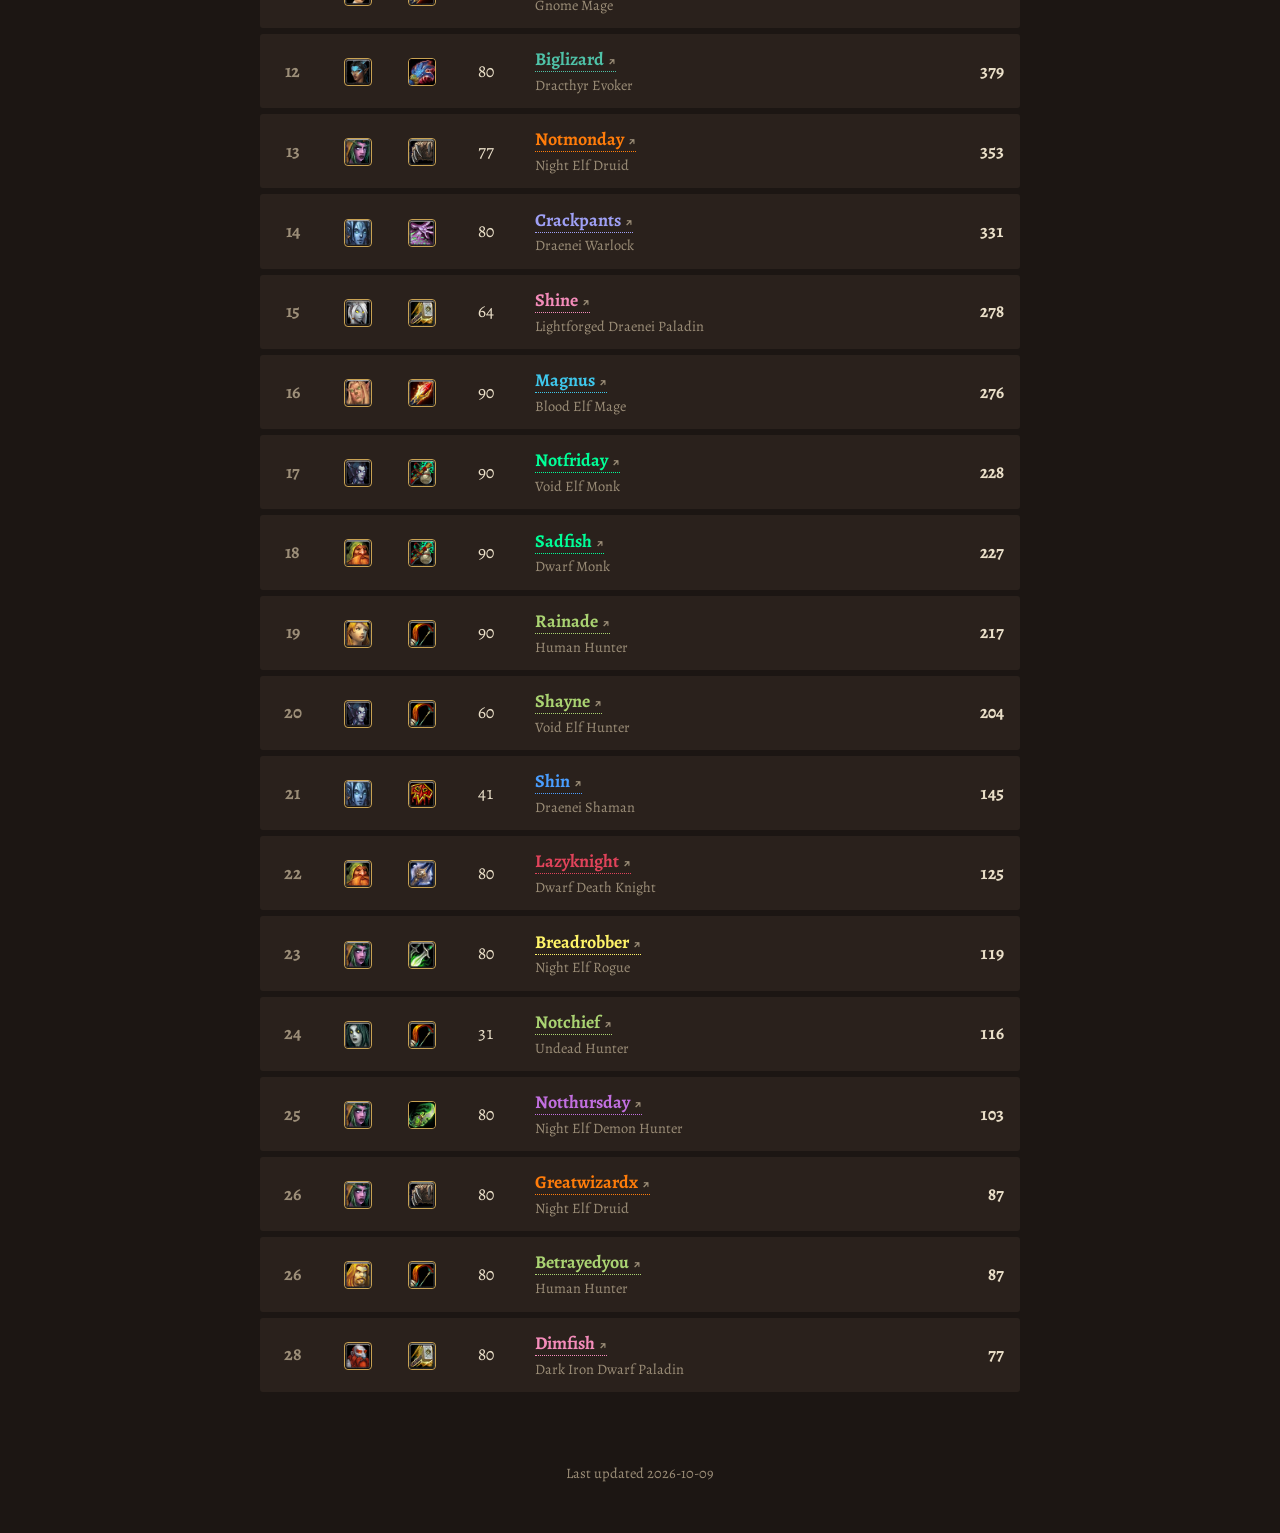
==== commit db9e2044: "Update index.html" ====
--- a/index.html
+++ b/index.html
@@ -3,256 +3,23 @@
 <head>
 <meta charset="UTF-8">
 <meta name="viewport" content="width=device-width, initial-scale=1">
-<title>Totem Huggers</title>
+<title>Totem Huggers — Leaderboard</title>
 <meta name="robots" content="noindex">
 <link rel="preconnect" href="https://fonts.googleapis.com">
 <link rel="preconnect" href="https://fonts.gstatic.com" crossorigin>
 <link href="https://fonts.googleapis.com/css2?family=Montserrat:ital,wght@0,100..900;1,100..900&family=Alegreya:wght@400;500;700&display=swap" rel="stylesheet">
-<style>
-  :root {
-    --iron: #1c1613;        /* charred wood background */
-    --iron-raised: #2a211c; /* table rows */
-    --blood: #8c1c13;       /* Horde banner red */
-    --blood-deep: #5e120c;
-    --bronze: #c8a253;      /* trim and highlights */
-    --bone: #eadfc8;        /* main text */
-    --ash: #9c8e78;         /* secondary text */
-    --display: "Montserrat", "Palatino Linotype", Georgia, serif;
-    --body: "Alegreya", Georgia, "Times New Roman", serif;
-  }
-  * { box-sizing: border-box; }
-  body {
-    margin: 0;
-    background: var(--iron);
-    color: var(--bone);
-    font-family: var(--body);
-    font-size: 1.125rem;
-    line-height: 1.6;
-  }
+<link rel="stylesheet" href="style.css">
 
-  /* Banner image */
-  .image-banner img {
-    display: block;
-    width: 100%;
-    height: auto;
-    border-bottom: 3px solid var(--bronze);
-  }
-
-  /* Menu bar: stays at the top of the screen while scrolling */
-  .menu {
-    position: sticky;
-    top: 0;
-    z-index: 10;
-    background: var(--iron);
-    border-bottom: 2px solid var(--blood);
-  }
-  .menu ul {
-    list-style: none;
-    margin: 0 auto;
-    padding: 0;
-    width: min(92%, 760px);
-    display: flex;
-    gap: 2rem;
-  }
-  .menu a {
-    display: block;
-    padding: 0.8rem 0;
-    font-family: var(--display);
-    font-weight: 600;
-    font-size: 1.5rem;
-    color: var(--bone);
-    text-decoration: none;
-    border-bottom: 3px solid transparent;
-    margin-bottom: -2px;
-  }
-  .menu a:hover, .menu a.current { color: var(--bronze); border-bottom-color: var(--bronze); }
-  a:focus-visible { outline: 3px solid var(--bronze); outline-offset: 2px; }
-
-  section { scroll-margin-top: 4.5rem; margin-bottom: 4rem; }
-  html { scroll-behavior: smooth; }
-  @media (prefers-reduced-motion: reduce) { html { scroll-behavior: auto; } }
-
-  /* Roster, grouped by class */
-  .roster { display: grid; grid-template-columns: repeat(auto-fill, minmax(220px, 1fr)); gap: 1rem; align-items: start; }
-  .class-group { background: var(--iron-raised); border-top: 3px solid; border-radius: 3px; }
-  .class-group h3 { margin: 0; font-size: 1.15rem; }
-
-  /* The clickable class header with the arrow */
-  .class-toggle {
-    width: 100%;
-    display: flex;
-    align-items: center;
-    gap: 0.6rem;
-    padding: 0.9rem 1rem;
-    background: none;
-    border: none;
-    font: inherit;
-    font-weight: 700;
-    color: inherit;
-    text-align: left;
-    cursor: pointer;
-  }
-  .class-toggle .count { margin-left: auto; color: var(--ash); font-weight: 400; }
-  .class-toggle .arrow {
-    color: var(--bronze);
-    font-size: 0.8em;
-    transition: transform 0.2s ease;
-  }
-  .class-toggle[aria-expanded="true"] .arrow { transform: rotate(90deg); }
-  @media (prefers-reduced-motion: reduce) { .class-toggle .arrow { transition: none; } }
-
-  .class-group ul { list-style: none; margin: 0; padding: 0 1rem 1rem; }
-  .class-group li { display: flex; justify-content: space-between; gap: 0.5rem; padding: 0.2rem 0; font-size: 1rem; }
-  .class-group li span { color: var(--ash); white-space: nowrap; }
-  .class-group li a { font-weight: 700; text-decoration: none; border-bottom: 1px dotted currentColor; }
-  .class-group li a:hover { border-bottom-style: solid; }
-
-  main { width: min(92%, 760px); margin: 2.5rem auto 4rem; }
-
-  .notice {
-    border: 1px solid #4a3a2c;
-    border-left: 4px solid var(--bronze);
-    padding: 0.75rem 1rem;
-    margin-bottom: 2rem;
-    color: var(--ash);
-    font-size: 1rem;
-  }
-  .notice strong { color: var(--bone); }
-
-  /* Search boxes */
-  .search {
-    width: 100%;
-    max-width: 22rem;
-    font: inherit;
-    font-size: 1rem;
-    padding: 0.5rem 0.8rem;
-    margin-bottom: 1.25rem;
-    background: var(--iron-raised);
-    color: var(--bone);
-    border: 1px solid #5a4636;
-    border-radius: 3px;
-  }
-  .search::placeholder { color: var(--ash); }
-  .search:hover { border-color: var(--bronze); }
-  .search:focus-visible { outline: 3px solid var(--bronze); outline-offset: 2px; }
-  .no-match { color: var(--ash); font-size: 1rem; }
-
-  /* Category switcher */
-  .tabs { display: flex; flex-wrap: wrap; gap: 0.5rem; margin-bottom: 1.25rem; }
-  .tabs button {
-    font: inherit;
-    font-size: 1rem;
-    padding: 0.45rem 1rem;
-    background: transparent;
-    color: var(--bone);
-    border: 1px solid #5a4636;
-    border-radius: 3px;
-    cursor: pointer;
-  }
-  .tabs button:hover { border-color: var(--bronze); }
-  .tabs button[aria-pressed="true"] {
-    background: var(--blood);
-    border-color: var(--bronze);
-  }
-  button:focus-visible { outline: 3px solid var(--bronze); outline-offset: 2px; }
-
-  h2 {
-    font-family: var(--display);
-    font-weight: 600;
-    font-size: 2rem;
-    margin: 0 0 0.75rem;
-    color: var(--bronze);
-  }
-
-  .table-wrap { overflow-x: auto; }
-  table { width: 100%; border-collapse: separate; border-spacing: 0 6px; }
-  th {
-    text-align: left;
-    font-weight: 500;
-    color: var(--ash);
-    font-size: 0.95rem;
-    padding: 0 1rem;
-  }
-  td { background: var(--iron-raised); padding: 0.7rem 1rem; }
-  td:first-child { border-radius: 3px 0 0 3px; width: 4rem; }
-  .class-col { width: 4rem; text-align: center; }
-  .level-col { width: 3.5rem; text-align: center; font-variant-numeric: tabular-nums; }
-  .class-icon {
-    width: 28px;
-    height: 28px;
-    border-radius: 4px;
-    border: 1px solid var(--bronze);
-    vertical-align: middle;
-  }
-  td:last-child { border-radius: 0 3px 3px 0; text-align: right; font-weight: 700; font-variant-numeric: tabular-nums; }
-  th:last-child { text-align: right; }
-
-  .rank {
-    display: inline-grid;
-    place-items: center;
-    width: 2.1rem; height: 2.1rem;
-    font-weight: 700;
-    color: var(--ash);
-  }
-  .top .rank { border-radius: 50%; color: var(--iron); }
-  .r1 .rank { background: var(--bronze); }
-  .r2 .rank { background: #b9b2a6; }
-  .r3 .rank { background: #a8693f; }
-  .r1 td { box-shadow: inset 0 1px 0 #4d3c22, inset 0 -1px 0 #4d3c22; }
-
-  .player-cell { display: flex; align-items: center; gap: 0.65rem; }
-  .avatar {
-    width: 40px; height: 40px;
-    border-radius: 4px;
-    border: 1px solid #5a4636;
-    flex-shrink: 0;
-  }
-  .player { font-weight: 700; }
-  a.player { color: inherit; text-decoration: none; border-bottom: 1px dotted currentColor; }
-  a.player:hover { border-bottom-style: solid; }
-  .ext { font-size: 0.8em; color: var(--ash); margin-left: 0.3rem; }
-  .meta { display: block; font-size: 0.9rem; color: var(--ash); font-weight: 400; }
-
-  /* Composition bar charts */
-  .chart-tabs { display: flex; flex-wrap: wrap; gap: 0.5rem; margin-bottom: 1.25rem; }
-  .chart-tabs button {
-    font: inherit; font-size: 1rem;
-    padding: 0.45rem 1rem;
-    background: transparent; color: var(--bone);
-    border: 1px solid #5a4636; border-radius: 3px; cursor: pointer;
-  }
-  .chart-tabs button:hover { border-color: var(--bronze); }
-  .chart-tabs button[aria-pressed="true"] { background: var(--blood); border-color: var(--bronze); }
-
-  .bars { display: grid; gap: 0.45rem; }
-  .bar-row { display: grid; grid-template-columns: 9rem 1fr 2.5rem; align-items: center; gap: 0.75rem; }
-  .bar-label { font-size: 1rem; white-space: nowrap; overflow: hidden; text-overflow: ellipsis; }
-  .bar-track { background: var(--iron-raised); border-radius: 3px; height: 1.6rem; overflow: hidden; }
-  .bar-fill { display: block; height: 100%; border-radius: 3px 0 0 3px; min-width: 2px; }
-  .bar-value { font-size: 0.95rem; color: var(--ash); text-align: right; font-variant-numeric: tabular-nums; }
-  @media (max-width: 520px) {
-    .bar-row { grid-template-columns: 6.5rem 1fr 2rem; gap: 0.5rem; }
-    .bar-label { font-size: 0.9rem; }
-  }
-
-  footer { text-align: center; color: var(--ash); font-size: 0.9rem; padding-bottom: 3rem; }
-
-  @media (max-width: 520px) {
-    td, th { padding-left: 0.6rem; padding-right: 0.6rem; }
-    .menu ul { gap: 1.25rem; }
-  }
-</style>
 </head>
 <body>
   <header class="image-banner">
-    <h1><img src="images/banner.png" alt="Totem Huggers"></h1>
+    <h1><a href="index.html"><img src="images/banner.png" alt="Totem Huggers"></a></h1>
   </header>
 
   <nav class="menu" aria-label="Main menu">
     <ul>
-      <li><a href="#leaderboard">Leaderboard</a></li>
-      <li><a href="#roster">Roster</a></li>
-      <li><a href="#composition">Composition</a></li>
+      <li><a href="index.html">Leaderboard</a></li>
+      <li><a href="roster.html">Roster</a></li>
     </ul>
   </nav>
 
@@ -274,274 +41,10 @@
     </div>
     </section>
 
-    <section id="roster">
-      <h2>Roster</h2>
-      <p id="roster-count" class="meta"></p>
-      <input type="search" id="roster-search" class="search" placeholder="Search players…" aria-label="Search roster players by name">
-      <p class="no-match" id="roster-no-match" hidden>No players match that name.</p>
-      <div class="roster" id="roster-list"></div>
-    </section>
-    <section id="composition">
-      <h2>Composition</h2>
-      <div class="chart-tabs" id="chart-tabs" role="group" aria-label="Choose a breakdown"></div>
-      <div class="bars" id="bars"></div>
-    </section>
   </main>
 
   <footer id="updated"></footer>
 
-<script>
-  const CLASS_COLORS = {
-    Warrior: "#c69b6d", Paladin: "#f48cba", Hunter: "#aad372", Rogue: "#fff468",
-    Priest: "#ffffff", Shaman: "#4a9eff", Mage: "#3fc7eb", Warlock: "#9fa0f5", Druid: "#ff7c0a",
-    "Death Knight": "#e0435a", "Demon Hunter": "#c26fe0", Monk: "#00ff98", Evoker: "#4fc2a8"
-  };
-
-  // Class icons in images/class_icons. Classes not listed here show no icon.
-  // File names must match exactly, capital letters included.
-  const ICON_FOLDER = "images/class_icons/";
-  const CLASS_ICONS = {
-    Warrior: "warrior.png", Paladin: "paladin.png", Hunter: "hunter.png",
-    Rogue: "rogue.png", Priest: "priest.png", Shaman: "shaman.png",
-    Mage: "mage.png", Warlock: "warlock.png", Druid: "druid.png",
-    Monk: "monk.png", "Death Knight": "deathknight.png",
-    "Demon Hunter": "demonhunter.png", Evoker: "evoker.png"
-  };
-
-  // Race icons in images/race_icons, named like "orc-male.png" or "nightelf-female.png":
-  // race in lowercase with spaces, apostrophes and hyphens removed, then -male or -female.
-  const RACE_FOLDER = "images/race_icons/";
-  // Races whose file name isn't just the race name with spaces removed
-  const RACE_FILE_NAMES = {
-    "Mag'har Orc": "maghar",
-    "Lightforged Draenei": "lightforged",
-    "Dark Iron Dwarf": "darkiron",
-    "Highmountain Tauren": "highmountain",
-    "Zandalari Troll": "zandalaritroll",
-    "Kul Tiran": "kultiranhuman",
-    "Earthen": "earthen",
-  };
-  function raceIcon(p) {
-    if (!p.race || !p.gender) return "";
-    const base = RACE_FILE_NAMES[p.race] || p.race.toLowerCase().replace(/['\s-]/g, "");
-    const file = `${base}-${p.gender.toLowerCase()}.png`;
-    // If an icon file is missing, hide it instead of showing a broken image
-    return `<img class="class-icon" src="${RACE_FOLDER}${file}" alt="${p.race}" onerror="this.remove()">`;
-  }
-
-  // Each character's page on Blizzard's Armory site
-  const ARMORY_REGION = "us";       // "eu" for EU realms
-  const ARMORY_LOCALE = "en-us";    // "en-gb" for EU
-
-  function armoryLink(p, span, className = "player") {
-    if (!p.realm) { span.textContent = p.name; return span; }
-    const a = document.createElement("a");
-    a.className = className;
-    a.href = `https://worldofwarcraft.blizzard.com/${ARMORY_LOCALE}/character/${ARMORY_REGION}/${p.realm}/${encodeURIComponent(p.name.toLowerCase())}`;
-    a.target = "_blank";
-    a.rel = "noopener";
-    a.textContent = p.name;
-    const icon = document.createElement("span");
-    icon.className = "ext";
-    icon.setAttribute("aria-hidden", "true");
-    icon.textContent = "↗";
-    a.appendChild(icon);
-    span.replaceWith(a);
-    return a;
-  }
-
-  // Blizzard's rendered character portrait, if there is one
-  function avatarImg(p) {
-    if (!p.avatar) return "";
-    return `<img class="avatar" src="${p.avatar}" alt="" loading="lazy" onerror="this.remove()">`;
-  }
-
-  let data;
-  let currentCategory = null;
-
-  function showBoard(category) {
-    currentCategory = category;
-    document.querySelectorAll("#tabs button").forEach(b => {
-      b.setAttribute("aria-pressed", b.dataset.key === category.key ? "true" : "false");
-    });
-    document.getElementById("board-title").textContent = category.label;
-    document.getElementById("value-heading").textContent = category.column || category.label;
-
-    // Leave out anyone Blizzard had no number for in this category
-    const sorted = data.players.filter(p => typeof p.stats[category.key] === "number").sort((a, b) =>
-      category.order === "asc"
-        ? a.stats[category.key] - b.stats[category.key]
-        : b.stats[category.key] - a.stats[category.key]
-    );
-
-    const rows = document.getElementById("rows");
-    rows.innerHTML = "";
-    const search = document.getElementById("board-search").value.trim().toLowerCase();
-    let shown = 0;
-    let rank = 0, lastValue = null;
-    sorted.forEach((p, i) => {
-      const value = p.stats[category.key];
-      if (value !== lastValue) { rank = i + 1; lastValue = value; } // tied players share a rank
-      // Ranks are worked out before filtering, so a searched player keeps their real rank
-      if (search && !p.name.toLowerCase().includes(search)) return;
-      shown++;
-      const tr = document.createElement("tr");
-      if (rank <= 3) tr.className = "top r" + rank;
-      tr.innerHTML = `
-        <td><span class="rank">${rank}</span></td>
-        <td class="class-col">${raceIcon(p)}</td>
-        <td class="class-col">${CLASS_ICONS[p.class] ? `<img class="class-icon" src="${ICON_FOLDER}${CLASS_ICONS[p.class]}" alt="${p.class}">` : ""}</td>
-        <td class="level-col">${p.stats.level ?? ""}</td>
-        <td><div class="player-cell">${avatarImg(p)}<span><span class="player"></span><span class="meta"></span></span></div></td>
-        <td>${value.toLocaleString()}</td>`;
-      const name = armoryLink(p, tr.querySelector(".player"));
-      name.style.color = CLASS_COLORS[p.class] || "inherit";
-      tr.querySelector(".meta").textContent = `${p.race} ${p.class}`;
-      rows.appendChild(tr);
-    });
-    document.getElementById("rows-no-match").hidden = shown > 0;
-  }
-
-  function showRoster() {
-    const search = document.getElementById("roster-search").value.trim().toLowerCase();
-    const matches = search
-      ? data.players.filter(p => p.name.toLowerCase().includes(search))
-      : data.players;
-    const byClass = {};
-    matches.forEach(p => (byClass[p.class] ||= []).push(p));
-    document.getElementById("roster-count").textContent = search
-      ? `${matches.length} of ${data.players.length} members`
-      : `${data.players.length} members`;
-    document.getElementById("roster-no-match").hidden = matches.length > 0;
-    const list = document.getElementById("roster-list");
-    list.innerHTML = "";
-    Object.keys(byClass).sort().forEach(cls => {
-      const members = byClass[cls].sort((a, b) => b.stats.level - a.stats.level);
-      const box = document.createElement("div");
-      box.className = "class-group";
-      box.style.borderTopColor = CLASS_COLORS[cls] || "var(--bronze)";
-      const listId = "roster-" + cls.replace(/\s+/g, "-").toLowerCase();
-      const startOpen = search.length > 0;
-      box.innerHTML = `
-        <h3><button class="class-toggle" aria-expanded="${startOpen}" aria-controls="${listId}">
-          <span class="arrow" aria-hidden="true">▶</span>
-          <span class="name"></span>
-          <span class="count"></span>
-        </button></h3>
-        <ul id="${listId}" ${startOpen ? "" : "hidden"}></ul>`;
-      const toggle = box.querySelector(".class-toggle");
-      toggle.style.color = CLASS_COLORS[cls] || "inherit";
-      toggle.querySelector(".name").textContent = cls;
-      toggle.querySelector(".count").textContent = members.length;
-      // Click the header to open or close the list of names
-      toggle.addEventListener("click", () => {
-        const open = toggle.getAttribute("aria-expanded") === "true";
-        toggle.setAttribute("aria-expanded", String(!open));
-        box.querySelector("ul").hidden = open;
-      });
-      members.forEach(p => {
-        const li = document.createElement("li");
-        const nameSpan = document.createElement("span");
-        li.appendChild(nameSpan);
-        armoryLink(p, nameSpan, "roster-name").style.color = CLASS_COLORS[p.class] || "inherit";
-        const lvl = document.createElement("span");
-        lvl.textContent = `Lv ${p.stats.level}`;
-        li.appendChild(lvl);
-        box.querySelector("ul").appendChild(li);
-      });
-      list.appendChild(box);
-    });
-  }
-
-  // ----- Composition bar charts -----
-  const BREAKDOWNS = [
-    { key: "class",  label: "Class",  value: p => p.class, color: v => CLASS_COLORS[v] || "var(--bronze)" },
-    { key: "race",   label: "Race",   value: p => p.race,  color: () => "var(--bronze)" },
-    { key: "level",  label: "Level",  value: p => levelBand(p.stats.level), color: () => "var(--blood)" },
-  ];
-
-  function levelBand(lv) {
-    if (typeof lv !== "number") return "Unknown";
-    if (lv >= 80) return "80+";
-    const low = Math.floor(lv / 10) * 10;
-    return `${low}-${low + 9}`;
-  }
-
-  function showChart(bd) {
-    document.querySelectorAll("#chart-tabs button").forEach(b => {
-      b.setAttribute("aria-pressed", b.dataset.key === bd.key ? "true" : "false");
-    });
-    const counts = {};
-    data.players.forEach(p => {
-      const v = bd.value(p) || "Unknown";
-      counts[v] = (counts[v] || 0) + 1;
-    });
-    // Levels read best in order; everything else by size
-    const entries = Object.entries(counts).sort((a, b) =>
-      bd.key === "level" ? a[0].localeCompare(b[0], undefined, { numeric: true }) : b[1] - a[1]
-    );
-    const most = Math.max(...entries.map(e => e[1]));
-    const bars = document.getElementById("bars");
-    bars.innerHTML = "";
-    entries.forEach(([name, count]) => {
-      const row = document.createElement("div");
-      row.className = "bar-row";
-      row.innerHTML = `
-        <span class="bar-label"></span>
-        <span class="bar-track"><span class="bar-fill"></span></span>
-        <span class="bar-value">${count}</span>`;
-      row.querySelector(".bar-label").textContent = name;
-      const fill = row.querySelector(".bar-fill");
-      fill.style.width = (count / most * 100) + "%";
-      fill.style.background = bd.color(name);
-      bars.appendChild(row);
-    });
-  }
-
-  // Underline the menu item for whichever section is on screen
-  const menuLinks = document.querySelectorAll(".menu a");
-  const observer = new IntersectionObserver(entries => {
-    entries.forEach(e => {
-      if (e.isIntersecting) {
-        menuLinks.forEach(a => a.classList.toggle("current", a.hash === "#" + e.target.id));
-      }
-    });
-  }, { rootMargin: "-40% 0px -55% 0px" });
-  document.querySelectorAll("main section").forEach(s => observer.observe(s));
-
-  fetch("players.json?v=" + Date.now(), { cache: "no-store" })
-    .then(r => { if (!r.ok) throw new Error(r.status); return r.json(); })
-    .then(json => {
-      data = json;
-      document.getElementById("notice").hidden = !data.sampleData;
-      document.getElementById("updated").textContent = `Last updated ${data.updated}`;
-      const tabs = document.getElementById("tabs");
-      data.categories.forEach(cat => {
-        const btn = document.createElement("button");
-        btn.textContent = cat.label;
-        btn.dataset.key = cat.key;
-        btn.addEventListener("click", () => showBoard(cat));
-        tabs.appendChild(btn);
-      });
-      showBoard(data.categories[0]);
-      showRoster();
-      const chartTabs = document.getElementById("chart-tabs");
-      BREAKDOWNS.forEach(bd => {
-        const btn = document.createElement("button");
-        btn.textContent = bd.label;
-        btn.dataset.key = bd.key;
-        btn.addEventListener("click", () => showChart(bd));
-        chartTabs.appendChild(btn);
-      });
-      showChart(BREAKDOWNS[0]);
-      document.getElementById("board-search").addEventListener("input", () => showBoard(currentCategory));
-      document.getElementById("roster-search").addEventListener("input", showRoster);
-    })
-    .catch(() => {
-      document.getElementById("board-title").textContent = "The leaderboard couldn't load";
-      document.getElementById("rows").innerHTML =
-        '<tr><td colspan="6">Check that players.json is in the same folder as index.html and that its name is spelled exactly the same.</td></tr>';
-    });
-</script>
+<script src="app.js"></script>
 </body>
 </html>
--- a/style.css
+++ b/style.css
@@ -0,0 +1,233 @@
+:root {
+    --iron: #1c1613;        /* charred wood background */
+    --iron-raised: #2a211c; /* table rows */
+    --blood: #8c1c13;       /* Horde banner red */
+    --blood-deep: #5e120c;
+    --bronze: #c8a253;      /* trim and highlights */
+    --bone: #eadfc8;        /* main text */
+    --ash: #9c8e78;         /* secondary text */
+    --display: "Montserrat", "Palatino Linotype", Georgia, serif;
+    --body: "Alegreya", Georgia, "Times New Roman", serif;
+  }
+  * { box-sizing: border-box; }
+  body {
+    margin: 0;
+    background: var(--iron);
+    color: var(--bone);
+    font-family: var(--body);
+    font-size: 1.125rem;
+    line-height: 1.6;
+  }
+
+  /* Banner image */
+  .image-banner { width: 100%; max-width: 1600px; margin: 0 auto; }
+  .image-banner h1 { margin: 0; }
+  .image-banner img {
+    display: block;
+    width: 100%;
+    height: auto;
+    border-bottom: 3px solid var(--bronze);
+  }
+
+  /* Menu bar: stays at the top of the screen while scrolling */
+  .menu {
+    position: sticky;
+    top: 0;
+    z-index: 10;
+    background: var(--iron);
+    border-bottom: 2px solid var(--blood);
+  }
+  .menu ul {
+    list-style: none;
+    margin: 0 auto;
+    padding: 0;
+    width: min(92%, 760px);
+    display: flex;
+    gap: 2rem;
+  }
+  .menu a {
+    display: block;
+    padding: 0.8rem 0;
+    font-family: var(--display);
+    font-weight: 600;
+    font-size: 1.5rem;
+    color: var(--bone);
+    text-decoration: none;
+    border-bottom: 3px solid transparent;
+    margin-bottom: -2px;
+  }
+  .menu a:hover, .menu a.current { color: var(--bronze); border-bottom-color: var(--bronze); }
+  a:focus-visible { outline: 3px solid var(--bronze); outline-offset: 2px; }
+
+  section { margin-bottom: 4rem; }
+  .image-banner a { display: block; }
+
+  /* Roster, grouped by class */
+  .roster { display: grid; grid-template-columns: repeat(auto-fill, minmax(220px, 1fr)); gap: 1rem; align-items: start; }
+  .class-group { background: var(--iron-raised); border-top: 3px solid; border-radius: 3px; }
+  .class-group h3 { margin: 0; font-size: 1.15rem; }
+
+  /* The clickable class header with the arrow */
+  .class-toggle {
+    width: 100%;
+    display: flex;
+    align-items: center;
+    gap: 0.6rem;
+    padding: 0.9rem 1rem;
+    background: none;
+    border: none;
+    font: inherit;
+    font-weight: 700;
+    color: inherit;
+    text-align: left;
+    cursor: pointer;
+  }
+  .class-toggle .count { margin-left: auto; color: var(--ash); font-weight: 400; }
+  .class-toggle .arrow {
+    color: var(--bronze);
+    font-size: 0.8em;
+    transition: transform 0.2s ease;
+  }
+  .class-toggle[aria-expanded="true"] .arrow { transform: rotate(90deg); }
+  @media (prefers-reduced-motion: reduce) { .class-toggle .arrow { transition: none; } }
+
+  .class-group ul { list-style: none; margin: 0; padding: 0 1rem 1rem; }
+  .class-group li { display: flex; justify-content: space-between; gap: 0.5rem; padding: 0.2rem 0; font-size: 1rem; }
+  .class-group li span { color: var(--ash); white-space: nowrap; }
+  .class-group li a { font-weight: 700; text-decoration: none; border-bottom: 1px dotted currentColor; }
+  .class-group li a:hover { border-bottom-style: solid; }
+
+  main { width: min(92%, 760px); margin: 2.5rem auto 4rem; }
+
+  .notice {
+    border: 1px solid #4a3a2c;
+    border-left: 4px solid var(--bronze);
+    padding: 0.75rem 1rem;
+    margin-bottom: 2rem;
+    color: var(--ash);
+    font-size: 1rem;
+  }
+  .notice strong { color: var(--bone); }
+
+  /* Search boxes */
+  .search {
+    width: 100%;
+    max-width: 22rem;
+    font: inherit;
+    font-size: 1rem;
+    padding: 0.5rem 0.8rem;
+    margin-bottom: 1.25rem;
+    background: var(--iron-raised);
+    color: var(--bone);
+    border: 1px solid #5a4636;
+    border-radius: 3px;
+  }
+  .search::placeholder { color: var(--ash); }
+  .search:hover { border-color: var(--bronze); }
+  .search:focus-visible { outline: 3px solid var(--bronze); outline-offset: 2px; }
+  .no-match { color: var(--ash); font-size: 1rem; }
+
+  /* Category switcher */
+  .tabs { display: flex; flex-wrap: wrap; gap: 0.5rem; margin-bottom: 1.25rem; }
+  .tabs button {
+    font: inherit;
+    font-size: 1rem;
+    padding: 0.45rem 1rem;
+    background: transparent;
+    color: var(--bone);
+    border: 1px solid #5a4636;
+    border-radius: 3px;
+    cursor: pointer;
+  }
+  .tabs button:hover { border-color: var(--bronze); }
+  .tabs button[aria-pressed="true"] {
+    background: var(--blood);
+    border-color: var(--bronze);
+  }
+  button:focus-visible { outline: 3px solid var(--bronze); outline-offset: 2px; }
+
+  h2 {
+    font-family: var(--display);
+    font-weight: 600;
+    font-size: 2rem;
+    margin: 0 0 0.75rem;
+    color: var(--bronze);
+  }
+
+  .table-wrap { overflow-x: auto; }
+  table { width: 100%; border-collapse: separate; border-spacing: 0 6px; }
+  th {
+    text-align: left;
+    font-weight: 500;
+    color: var(--ash);
+    font-size: 0.95rem;
+    padding: 0 1rem;
+  }
+  td { background: var(--iron-raised); padding: 0.7rem 1rem; }
+  td:first-child { border-radius: 3px 0 0 3px; width: 4rem; }
+  .class-col { width: 4rem; text-align: center; }
+  .level-col { width: 3.5rem; text-align: center; font-variant-numeric: tabular-nums; }
+  .class-icon {
+    width: 28px;
+    height: 28px;
+    border-radius: 4px;
+    border: 1px solid var(--bronze);
+    vertical-align: middle;
+  }
+  td:last-child { border-radius: 0 3px 3px 0; text-align: right; font-weight: 700; font-variant-numeric: tabular-nums; }
+  th:last-child { text-align: right; }
+
+  .rank {
+    display: inline-grid;
+    place-items: center;
+    width: 2.1rem; height: 2.1rem;
+    font-weight: 700;
+    color: var(--ash);
+  }
+  .top .rank { border-radius: 50%; color: var(--iron); }
+  .r1 .rank { background: var(--bronze); }
+  .r2 .rank { background: #b9b2a6; }
+  .r3 .rank { background: #a8693f; }
+  .r1 td { box-shadow: inset 0 1px 0 #4d3c22, inset 0 -1px 0 #4d3c22; }
+
+  .player-cell { display: flex; align-items: center; gap: 0.65rem; }
+  .avatar {
+    width: 40px; height: 40px;
+    border-radius: 4px;
+    border: 1px solid #5a4636;
+    flex-shrink: 0;
+  }
+  .player { font-weight: 700; }
+  a.player { color: inherit; text-decoration: none; border-bottom: 1px dotted currentColor; }
+  a.player:hover { border-bottom-style: solid; }
+  .ext { font-size: 0.8em; color: var(--ash); margin-left: 0.3rem; }
+  .meta { display: block; font-size: 0.9rem; color: var(--ash); font-weight: 400; }
+
+  /* Composition bar charts */
+  .chart-tabs { display: flex; flex-wrap: wrap; gap: 0.5rem; margin-bottom: 1.25rem; }
+  .chart-tabs button {
+    font: inherit; font-size: 1rem;
+    padding: 0.45rem 1rem;
+    background: transparent; color: var(--bone);
+    border: 1px solid #5a4636; border-radius: 3px; cursor: pointer;
+  }
+  .chart-tabs button:hover { border-color: var(--bronze); }
+  .chart-tabs button[aria-pressed="true"] { background: var(--blood); border-color: var(--bronze); }
+
+  .bars { display: grid; gap: 0.45rem; }
+  .bar-row { display: grid; grid-template-columns: 9rem 1fr 2.5rem; align-items: center; gap: 0.75rem; }
+  .bar-label { font-size: 1rem; white-space: nowrap; overflow: hidden; text-overflow: ellipsis; }
+  .bar-track { background: var(--iron-raised); border-radius: 3px; height: 1.6rem; overflow: hidden; }
+  .bar-fill { display: block; height: 100%; border-radius: 3px 0 0 3px; min-width: 2px; }
+  .bar-value { font-size: 0.95rem; color: var(--ash); text-align: right; font-variant-numeric: tabular-nums; }
+  @media (max-width: 520px) {
+    .bar-row { grid-template-columns: 6.5rem 1fr 2rem; gap: 0.5rem; }
+    .bar-label { font-size: 0.9rem; }
+  }
+
+  footer { text-align: center; color: var(--ash); font-size: 0.9rem; padding-bottom: 3rem; }
+
+  @media (max-width: 520px) {
+    td, th { padding-left: 0.6rem; padding-right: 0.6rem; }
+    .menu ul { gap: 1.25rem; }
+  }
